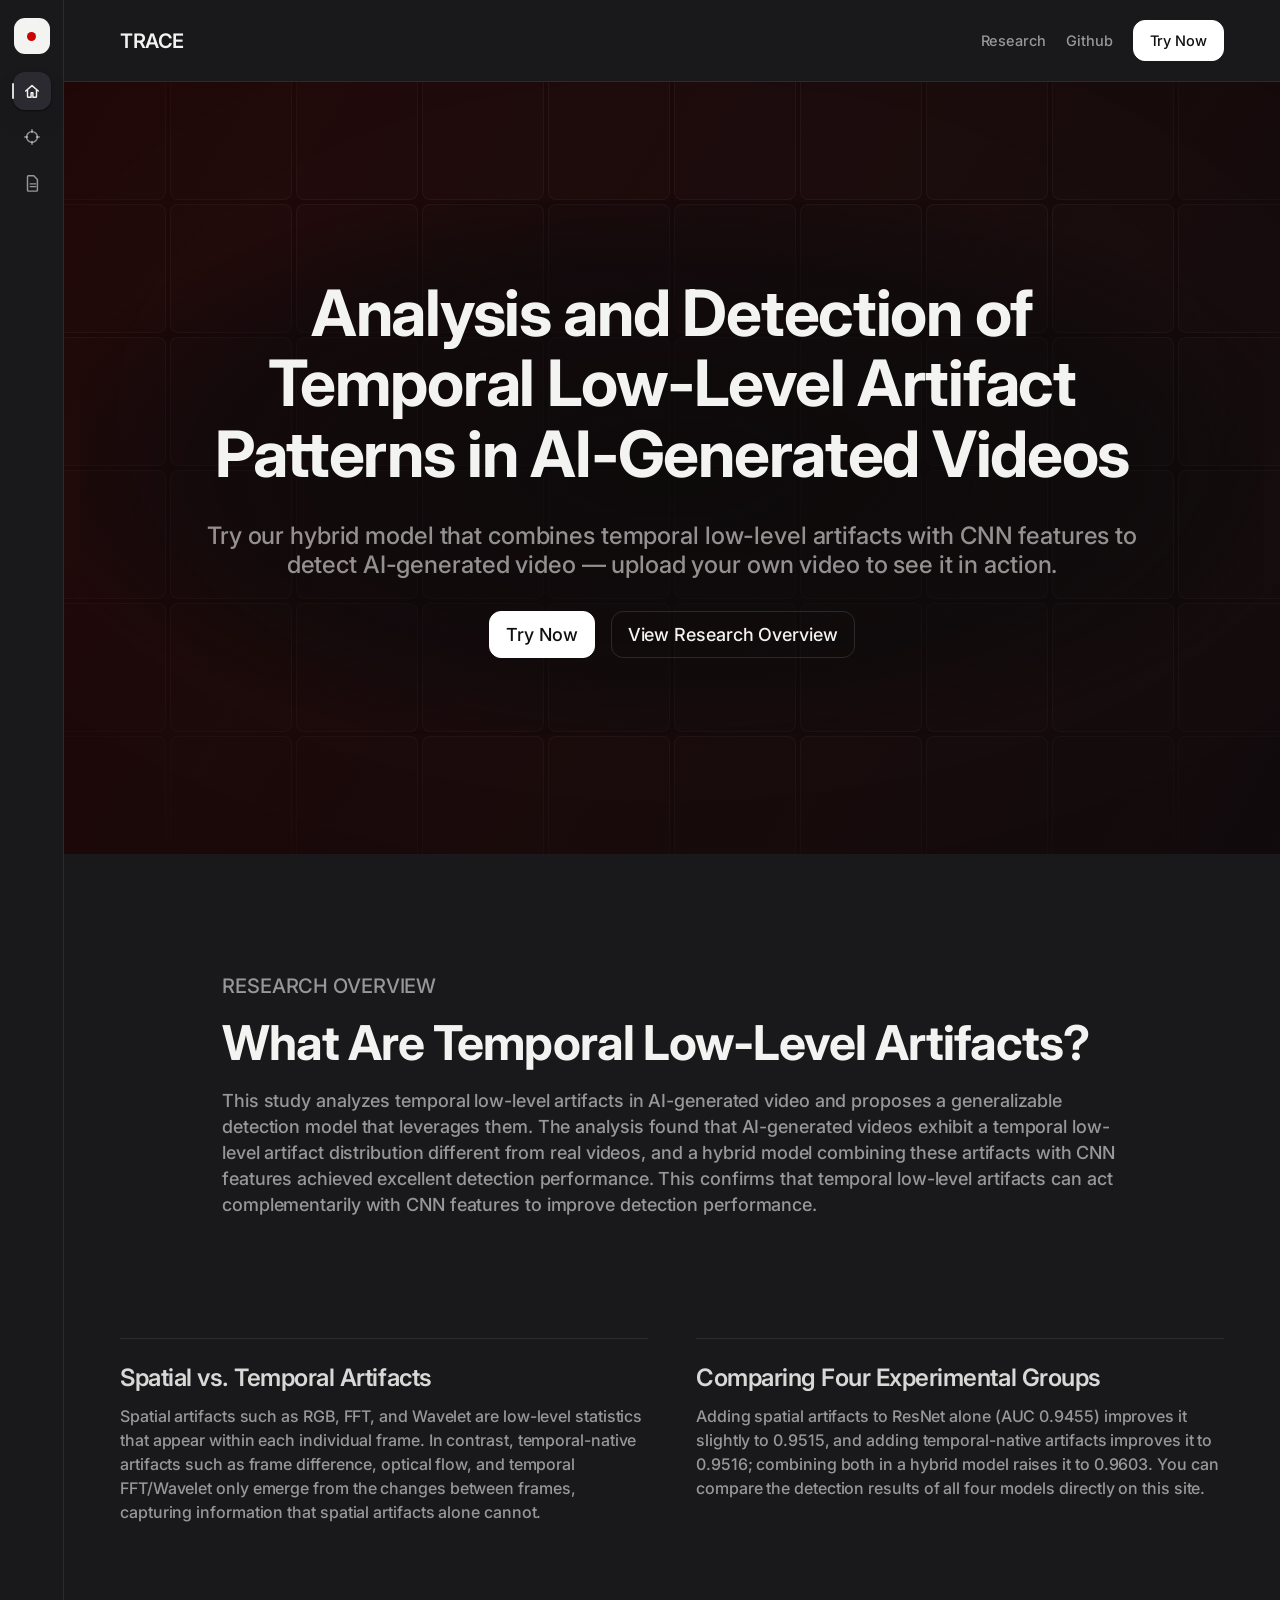
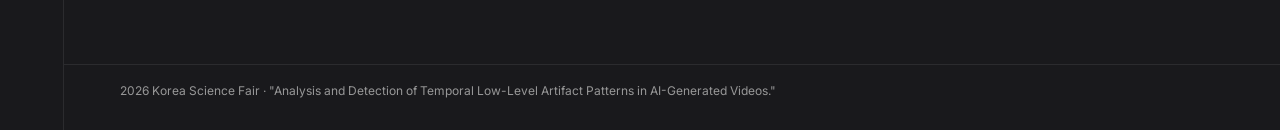
==== index.html @ 10b93eb7 "Home page as the site's landing page, glass-tile hero, video-color accents - home.html is now index." ====
<!doctype html>
<html lang="en">
<head>
<meta charset="UTF-8" />
<meta name="viewport" content="width=device-width, initial-scale=1.0" />
<title>TRACE — Temporal Low-Level Artifact Detection in AI-Generated Video</title>
<link rel="preconnect" href="https://fonts.googleapis.com">
<link rel="preconnect" href="https://fonts.gstatic.com" crossorigin>
<link href="https://fonts.googleapis.com/css2?family=Inter:wght@500;600;700&display=swap" rel="stylesheet">
<link rel="stylesheet" href="shared.css">
<style>
  /* ---- Hero ---- */
  .hero {
    position: relative; overflow: hidden;
    display: flex; flex-direction: column; align-items: center; text-align: center;
    padding: 140px var(--side-pad); gap: 48px;
    background: linear-gradient(120deg, #200707, #0c0c0e 42%, #2b0808 72%, #0c0c0e);
    background-size: 320% 320%;
    animation: heroFlow 24s ease-in-out infinite;
  }
  @media (max-width: 900px) { .hero { padding: 108px var(--side-pad); gap: 32px; } }
  @media (max-width: 480px) { .hero { padding: 88px var(--side-pad); gap: 32px; } }
  @keyframes heroFlow { 0%, 100% { background-position: 0% 30%; } 50% { background-position: 100% 70%; } }

  /* ---- Hero background: a single moving gradient "video" diced into a grid of frosted-glass frames ---- */
  .hero__bg {
    position: absolute; inset: -2%; z-index: 0; pointer-events: none;
    display: grid; grid-template-columns: repeat(10, 1fr); grid-template-rows: repeat(6, 1fr);
    gap: 4px; padding: 4px;
    -webkit-mask-image: radial-gradient(ellipse 78% 72% at 50% 42%, #000 50%, transparent 100%);
            mask-image: radial-gradient(ellipse 78% 72% at 50% 42%, #000 50%, transparent 100%);
  }
  @media (max-width: 900px) { .hero__bg { grid-template-columns: repeat(7, 1fr); grid-template-rows: repeat(8, 1fr); } }
  .hero__tile {
    position: relative; border-radius: 8px; overflow: hidden;
    background: rgba(255, 255, 255, .035);
    border: 1px solid rgba(255, 255, 255, .07);
    backdrop-filter: blur(13px) saturate(150%);
    -webkit-backdrop-filter: blur(13px) saturate(150%);
    opacity: .55;
    animation: tilePulse 7s ease-in-out infinite;
    animation-delay: calc(var(--d, 0) * 1ms);
  }
  @keyframes tilePulse {
    0%, 100% { opacity: .38; transform: scale(1); }
    50% { opacity: .85; transform: scale(1.045); }
  }
  @media (prefers-reduced-motion: reduce) {
    .hero { animation: none; }
    .hero__tile { animation: none; opacity: .55; }
  }

  .hero__text {
    position: relative; z-index: 2;
    display: flex; flex-direction: column; align-items: center; gap: 32px; max-width: 1152px;
    padding: 56px 64px;
  }
  .hero__text::before {
    content: ""; position: absolute; z-index: -1; inset: -20px -40px;
    background: radial-gradient(ellipse at center, rgba(10, 10, 11, .82) 0%, rgba(10, 10, 11, .55) 55%, rgba(10, 10, 11, 0) 78%);
    border-radius: 32px;
  }
  :root[data-theme="light"] .hero__text::before {
    background: radial-gradient(ellipse at center, rgba(247, 247, 248, .88) 0%, rgba(247, 247, 248, .6) 55%, rgba(247, 247, 248, 0) 78%);
  }
  @media (max-width: 900px) { .hero__text { align-items: flex-start; text-align: left; gap: 24px; padding: 40px 28px; } }

  .hero h1 {
    margin: 0; font-size: 64px; font-weight: 700; line-height: 1.1; letter-spacing: -0.02em;
  }
  @media (max-width: 900px) { .hero h1 { font-size: 56px; } }
  @media (max-width: 480px) { .hero h1 { font-size: 44px; } }

  .hero__sub { margin: 0; font-size: 24px; font-weight: 500; letter-spacing: -0.005em; color: var(--muted); }
  @media (max-width: 900px) { .hero__sub { font-size: 20px; } }
  @media (max-width: 480px) { .hero__sub { font-size: 18px; } }

  .hero__buttons { display: flex; flex-wrap: wrap; align-items: center; justify-content: center; gap: 16px; }
  @media (max-width: 480px) { .hero__buttons { flex-direction: column; width: 100%; } .hero__buttons .btn { width: 100%; } }
  .hero__buttons .btn { font-size: 18px; padding: 12px 16px; }

  /* ---- Overview text section ---- */
  .overview {
    display: flex; flex-direction: column; align-items: flex-start; gap: 16px;
    padding: 120px var(--side-pad); max-width: 1280px; margin: 0 auto;
  }
  @media (max-width: 900px) { .overview { padding: 96px var(--side-pad); } }
  @media (max-width: 480px) { .overview { padding: 80px var(--side-pad); } }

  .overview__eyebrow { font-size: 20px; font-weight: 500; letter-spacing: -0.005em; color: var(--muted); }
  @media (max-width: 480px) { .overview__eyebrow { font-size: 18px; } }
  .overview h2 { margin: 0; font-size: 48px; font-weight: 700; letter-spacing: -0.02em; line-height: 1.2; }
  @media (max-width: 900px) { .overview h2 { font-size: 40px; } }
  @media (max-width: 480px) { .overview h2 { font-size: 32px; } }
  .overview p { margin: 0; font-size: 18px; font-weight: 500; letter-spacing: -0.005em; color: var(--muted); line-height: 1.45; max-width: 900px; }
  @media (max-width: 480px) { .overview p { font-size: 16px; } }

  /* ---- Two-column text row ---- */
  .text-row {
    display: flex; flex-wrap: wrap; align-items: flex-start; gap: 48px;
    padding: 0 var(--side-pad) 120px; max-width: 1280px; margin: 0 auto;
  }
  @media (max-width: 900px) { .text-row { padding: 0 var(--side-pad) 96px; gap: 32px; } }
  @media (max-width: 480px) { .text-row { padding: 0 var(--side-pad) 80px; flex-direction: column; } }

  .text-block { flex: 1; min-width: 300px; padding-top: 24px; border-top: 1px solid var(--line-soft); display: flex; flex-direction: column; gap: 12px; }
  .text-block h3 { margin: 0; font-size: 24px; font-weight: 600; letter-spacing: -0.02em; color: var(--muted-strong); }
  @media (max-width: 480px) { .text-block h3 { font-size: 20px; } }
  .text-block p { margin: 0; font-size: 16px; font-weight: 500; letter-spacing: -0.005em; color: var(--muted); line-height: 1.5; }
</style>
</head>
<body>

<div class="app-shell">
<nav class="icon-rail" aria-label="Main navigation">
  <a class="rail-mark" href="index.html" title="TRACE" aria-hidden="true"><span></span></a>
  <a href="index.html" class="active" title="Home">
    <svg viewBox="0 0 20 20" fill="none"><path d="M3 10l7-6 7 6M5 9v7a1 1 0 001 1h3v-5h2v5h3a1 1 0 001-1V9" stroke="currentColor" stroke-width="1.6" stroke-linecap="round" stroke-linejoin="round"/></svg>
  </a>
  <a href="analyze.html" title="Analyze">
    <svg viewBox="0 0 20 20" fill="none"><circle cx="10" cy="10" r="6" stroke="currentColor" stroke-width="1.6"/><path d="M10 2v3M10 15v3M2 10h3M15 10h3" stroke="currentColor" stroke-width="1.6" stroke-linecap="round"/></svg>
  </a>
  <a href="#overview" title="Overview">
    <svg viewBox="0 0 20 20" fill="none"><path d="M6 2h6l4 4v12a1 1 0 01-1 1H6a1 1 0 01-1-1V3a1 1 0 011-1z" stroke="currentColor" stroke-width="1.6" stroke-linejoin="round"/><path d="M8 11h6M8 14h6" stroke="currentColor" stroke-width="1.6" stroke-linecap="round"/></svg>
  </a>
</nav>
<div class="shell-main">

<header>
  <a class="brand" href="index.html">
    <span class="logo-word">TRACE</span>
  </a>
  <nav>
    <a href="#overview" class="navlink">Research</a>
    <a href="https://github.com/gahye0n/TRACE_frontend" class="navlink" id="githubLink" target="_blank" rel="noopener">Github</a>
    <a href="analyze.html" class="btn btn-primary">Try Now</a>
  </nav>
</header>

<section class="hero">
  <div class="hero__bg" id="heroBg" aria-hidden="true"></div>
  <div class="hero__text">
    <h1>Analysis and Detection of Temporal Low-Level Artifact Patterns in AI-Generated Videos</h1>
    <p class="hero__sub">Try our hybrid model that combines temporal low-level artifacts with CNN features to detect AI-generated video — upload your own video to see it in action.</p>
    <div class="hero__buttons">
      <a href="analyze.html" class="btn btn-primary">Try Now</a>
      <a href="#overview" class="btn btn-secondary">View Research Overview</a>
    </div>
  </div>
</section>

<section class="overview" id="overview">
  <div class="overview__eyebrow">RESEARCH OVERVIEW</div>
  <h2>What Are Temporal Low-Level Artifacts?</h2>
  <p>
    This study analyzes temporal low-level artifacts in AI-generated video and proposes a generalizable detection
    model that leverages them. The analysis found that AI-generated videos exhibit a temporal low-level artifact
    distribution different from real videos, and a hybrid model combining these artifacts with CNN features achieved
    excellent detection performance. This confirms that temporal low-level artifacts can act complementarily with
    CNN features to improve detection performance.
  </p>
</section>

<div class="text-row">
  <div class="text-block">
    <h3>Spatial vs. Temporal Artifacts</h3>
    <p>
      Spatial artifacts such as RGB, FFT, and Wavelet are low-level statistics that appear within each individual
      frame. In contrast, temporal-native artifacts such as frame difference, optical flow, and temporal FFT/Wavelet
      only emerge from the changes between frames, capturing information that spatial artifacts alone cannot.
    </p>
  </div>
  <div class="text-block">
    <h3>Comparing Four Experimental Groups</h3>
    <p>
      Adding spatial artifacts to ResNet alone (AUC 0.9455) improves it slightly to 0.9515, and adding
      temporal-native artifacts improves it to 0.9516; combining both in a hybrid model raises it to 0.9603. You can
      compare the detection results of all four models directly on this site.
    </p>
  </div>
</div>

<footer class="note">
  2026 Korea Science Fair · "Analysis and Detection of Temporal Low-Level Artifact Patterns in AI-Generated Videos."
</footer>

</div>
</div>

<script>
  /* Saved theme, applied before paint so the page doesn't flash light-then-dark. */
  (function () {
    try {
      if (localStorage.getItem("trace-theme") === "light") document.documentElement.dataset.theme = "light";
    } catch (e) {}
  })();

  /* Hero background: fill the grid with tiles, each a frosted "frame" of the one moving
     gradient behind the whole section — like a single clip diced into many glass panes. */
  (function () {
    const bg = document.getElementById("heroBg");
    if (!bg) return;
    const cols = window.innerWidth <= 900 ? 7 : 10;
    const rows = window.innerWidth <= 900 ? 8 : 6;
    const n = cols * rows;
    const frag = document.createDocumentFragment();
    for (let i = 0; i < n; i++) {
      const tile = document.createElement("div");
      tile.className = "hero__tile";
      const row = Math.floor(i / cols), col = i % cols;
      const delay = (row + col) * 90 + Math.random() * 200;
      tile.style.setProperty("--d", delay.toFixed(0));
      frag.appendChild(tile);
    }
    bg.appendChild(frag);
  })();
</script>
</body>
</html>
---- shared.css ----
:root {
  --bg: #19191c;          /* 페이지 바탕 — 셸과 동일한 회색으로 통일 */
  --shell-bg: #19191c;    /* 앱 셸 배경 */
  --panel: #212126;       /* 카드/서피스 (레벨 2) */
  --panel-2: #2a2a30;     /* 강조/호버/뱃지 (레벨 3) */
  --ink: #f3f3f1;
  --muted: rgba(243, 243, 241, .58);
  --muted-strong: #d8d8d6;
  --line-soft: rgba(255, 255, 255, .08);
  --border-tint: rgba(255, 255, 255, .12);
  --accent: #2F6FED;  /* 파랑 — 포스터(주황 배경)에서도 확실히 도드라지도록 주황 계열은 피함 */
  --bar-fill: #cb0303;  /* 퍼센트 바 채우기 색 */
  --btn-primary-bg: #ffffff;
  --btn-primary-text: #101012;
  --side-pad: 56px;
  --rail-width: 64px;
  --radius: 18px;
  --radius-sm: 12px;
  --shadow-card: 0 1px 2px rgba(0, 0, 0, .5), 0 12px 28px -14px rgba(0, 0, 0, .6);
}
@media (max-width: 900px) { :root { --side-pad: 28px; } }
@media (max-width: 480px) { :root { --side-pad: 20px; --rail-width: 0px; } }

/* ---- 라이트(흰색) 테마 — 보고서용 시연 화면 스크린샷용 ---- */
:root[data-theme="light"] {
  --bg: #f7f7f8;
  --shell-bg: #ffffff;
  --panel: #f2f2f4;
  --panel-2: #e7e7ea;
  --ink: #17171a;
  --muted: rgba(23, 23, 26, .56);
  --muted-strong: #4b4b52;
  --line-soft: rgba(0, 0, 0, .08);
  --border-tint: rgba(0, 0, 0, .12);
  --btn-primary-bg: #17171a;
  --btn-primary-text: #ffffff;
  --shadow-card: 0 1px 2px rgba(0, 0, 0, .06), 0 12px 28px -16px rgba(0, 0, 0, .18);
}

* { box-sizing: border-box; }
html, body { height: 100%; }
body {
  margin: 0; background: var(--bg); color: var(--ink);
  font-family: 'Inter', Pretendard, -apple-system, BlinkMacSystemFont, "Apple SD Gothic Neo", "Malgun Gothic", sans-serif;
}

/* ---- 앱 셸: 페이지 전체를 채우는 단일 회색 배경 ---- */
.app-shell {
  display: flex; min-height: 100vh; background: var(--shell-bg);
}
.shell-main { flex: 1; min-width: 0; display: flex; flex-direction: column; }

/* ---- 아이콘 레일 ---- */
.icon-rail {
  width: var(--rail-width); flex-shrink: 0; display: flex; flex-direction: column; align-items: center;
  gap: 8px; padding: 18px 0; border-right: 1px solid var(--line-soft); background: var(--shell-bg);
}
@media (max-width: 480px) { .icon-rail { display: none; } }
.icon-rail .rail-mark {
  width: 36px; height: 36px; border-radius: 11px; display: flex; align-items: center; justify-content: center;
  background: var(--ink); color: var(--bg); margin-bottom: 10px; text-decoration: none; flex-shrink: 0;
}
.icon-rail .rail-mark span { width: 9px; height: 9px; border-radius: 50%; background: #cb0303; }
.icon-rail a:not(.rail-mark) {
  width: 38px; height: 38px; border-radius: var(--radius-sm); display: flex; align-items: center; justify-content: center;
  color: var(--muted); position: relative; text-decoration: none; transition: background 140ms ease, color 140ms ease;
}
.icon-rail a:not(.rail-mark) svg { width: 18px; height: 18px; }
.icon-rail a:not(.rail-mark):hover { background: var(--panel); color: var(--ink); }
.icon-rail a.active { background: var(--panel-2); color: var(--ink); box-shadow: var(--shadow-card); }
.icon-rail a.active::before {
  content: ""; position: absolute; left: -1px; top: 50%; transform: translateY(-50%);
  width: 2px; height: 16px; border-radius: 2px; background: var(--muted-strong);
}

/* ---- 헤더 ---- */
header {
  display: flex; align-items: center; justify-content: space-between;
  padding: 20px var(--side-pad); border-bottom: 1px solid var(--line-soft); gap: 16px;
}
.brand-group { display: flex; align-items: center; gap: 10px; flex: 1; min-width: 0; }
.brand { display: flex; align-items: center; gap: 10px; min-width: 0; text-decoration: none; color: var(--ink); }
.logo-word { font-weight: 600; font-size: 20px; letter-spacing: -0.02em; }
header nav { display: flex; align-items: center; gap: 20px; flex-shrink: 0; }
header nav a.navlink { color: var(--muted); text-decoration: none; font-size: 14.5px; font-weight: 500; letter-spacing: -0.005em; }
header nav a.navlink:hover { color: var(--ink); }
@media (max-width: 480px) {
  header nav a.navlink { display: none; }
}

/* ---- 공통 버튼 ---- */
.btn {
  display: inline-flex; align-items: center; justify-content: center; gap: 8px;
  padding: 11px 16px; border-radius: var(--radius-sm); font-size: 14.5px; font-weight: 500;
  letter-spacing: -0.005em; cursor: pointer; font-family: inherit; text-decoration: none;
}
.btn-primary { background: var(--btn-primary-bg); color: var(--btn-primary-text); border: 1px solid var(--btn-primary-bg); }
.btn-primary:hover { opacity: .88; }
.btn-primary:disabled { opacity: .35; cursor: not-allowed; }
.btn-secondary { background: transparent; color: var(--ink); border: 1px solid var(--border-tint); }
.btn-secondary:hover { background: var(--panel); }
.btn-block { display: flex; width: 100%; }

/* ---- 뱃지(칩) ---- */
.badge {
  display: inline-flex; align-items: center; font-size: 11.5px; font-weight: 500; color: var(--muted);
  background: var(--panel-2); padding: 2px 9px; border-radius: 999px; font-variant-numeric: tabular-nums;
}

footer.note { padding: 18px var(--side-pad) 32px; font-size: 12px; color: var(--muted); border-top: 1px solid var(--line-soft); margin-top: 20px; }
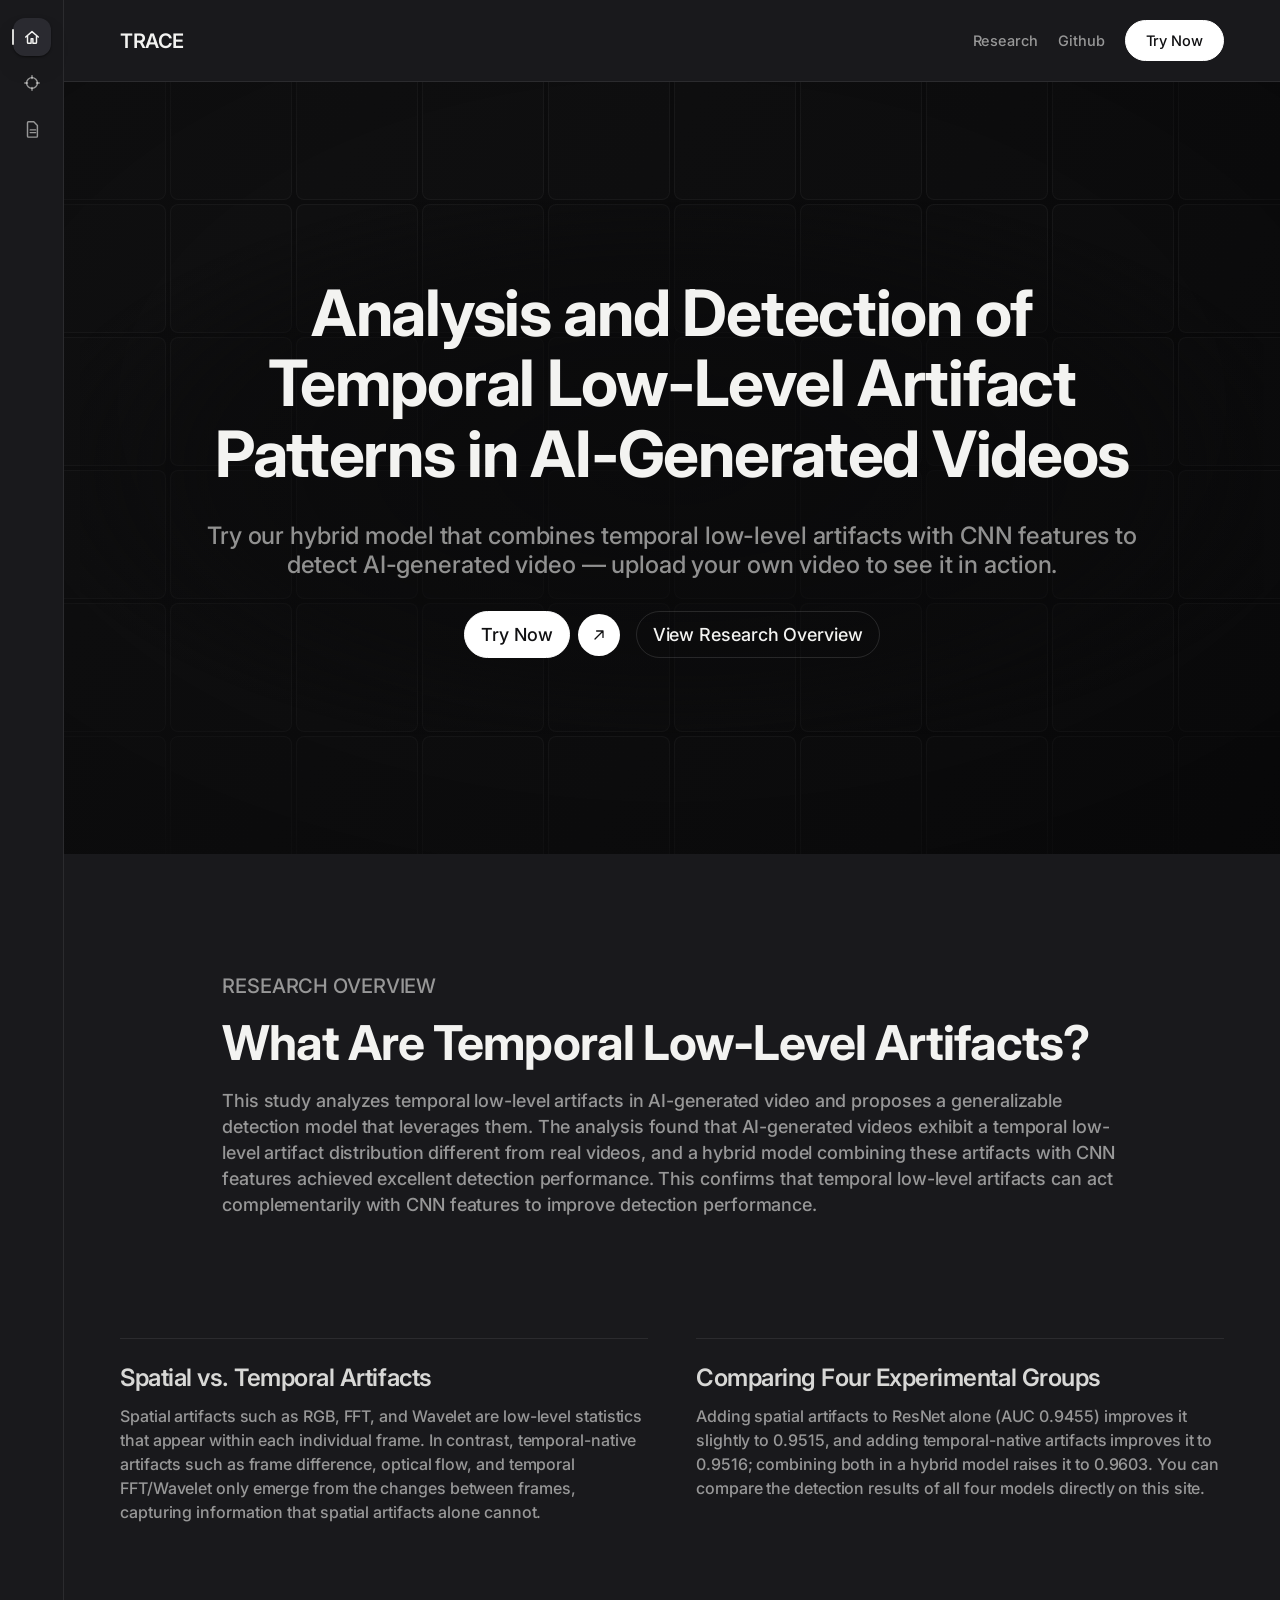
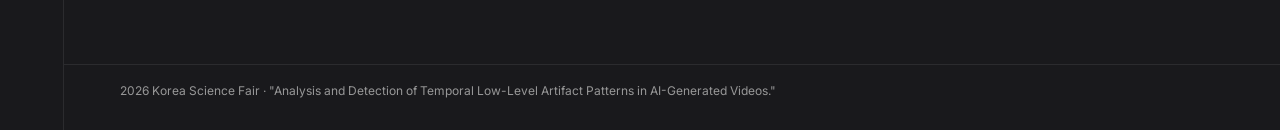
==== commit a14c89dc: "Declutter branding and adopt a bolder minimal dark aesthetic Referencing a dark agency-site design (" ====
--- a/index.html
+++ b/index.html
@@ -14,7 +14,7 @@
     position: relative; overflow: hidden;
     display: flex; flex-direction: column; align-items: center; text-align: center;
     padding: 140px var(--side-pad); gap: 48px;
-    background: linear-gradient(120deg, #200707, #0c0c0e 42%, #2b0808 72%, #0c0c0e);
+    background: linear-gradient(120deg, #0d0d0e, #060607 42%, #160707 72%, #060607);
     background-size: 320% 320%;
     animation: heroFlow 24s ease-in-out infinite;
   }
@@ -113,7 +113,6 @@
 
 <div class="app-shell">
 <nav class="icon-rail" aria-label="Main navigation">
-  <a class="rail-mark" href="index.html" title="TRACE" aria-hidden="true"><span></span></a>
   <a href="index.html" class="active" title="Home">
     <svg viewBox="0 0 20 20" fill="none"><path d="M3 10l7-6 7 6M5 9v7a1 1 0 001 1h3v-5h2v5h3a1 1 0 001-1V9" stroke="currentColor" stroke-width="1.6" stroke-linecap="round" stroke-linejoin="round"/></svg>
   </a>
@@ -144,6 +143,9 @@
     <p class="hero__sub">Try our hybrid model that combines temporal low-level artifacts with CNN features to detect AI-generated video — upload your own video to see it in action.</p>
     <div class="hero__buttons">
       <a href="analyze.html" class="btn btn-primary">Try Now</a>
+      <a href="analyze.html" class="btn-arrow" aria-hidden="true">
+        <svg viewBox="0 0 20 20" fill="none"><path d="M5 15L15 5M15 5H7M15 5V13" stroke="currentColor" stroke-width="1.6" stroke-linecap="round" stroke-linejoin="round"/></svg>
+      </a>
       <a href="#overview" class="btn btn-secondary">View Research Overview</a>
     </div>
   </div>
--- a/shared.css
+++ b/shared.css
@@ -56,17 +56,12 @@
   gap: 8px; padding: 18px 0; border-right: 1px solid var(--line-soft); background: var(--shell-bg);
 }
 @media (max-width: 480px) { .icon-rail { display: none; } }
-.icon-rail .rail-mark {
-  width: 36px; height: 36px; border-radius: 11px; display: flex; align-items: center; justify-content: center;
-  background: var(--ink); color: var(--bg); margin-bottom: 10px; text-decoration: none; flex-shrink: 0;
-}
-.icon-rail .rail-mark span { width: 9px; height: 9px; border-radius: 50%; background: #cb0303; }
-.icon-rail a:not(.rail-mark) {
+.icon-rail a {
   width: 38px; height: 38px; border-radius: var(--radius-sm); display: flex; align-items: center; justify-content: center;
   color: var(--muted); position: relative; text-decoration: none; transition: background 140ms ease, color 140ms ease;
 }
-.icon-rail a:not(.rail-mark) svg { width: 18px; height: 18px; }
-.icon-rail a:not(.rail-mark):hover { background: var(--panel); color: var(--ink); }
+.icon-rail a svg { width: 18px; height: 18px; }
+.icon-rail a:hover { background: var(--panel); color: var(--ink); }
 .icon-rail a.active { background: var(--panel-2); color: var(--ink); box-shadow: var(--shadow-card); }
 .icon-rail a.active::before {
   content: ""; position: absolute; left: -1px; top: 50%; transform: translateY(-50%);
@@ -78,8 +73,7 @@
   display: flex; align-items: center; justify-content: space-between;
   padding: 20px var(--side-pad); border-bottom: 1px solid var(--line-soft); gap: 16px;
 }
-.brand-group { display: flex; align-items: center; gap: 10px; flex: 1; min-width: 0; }
-.brand { display: flex; align-items: center; gap: 10px; min-width: 0; text-decoration: none; color: var(--ink); }
+.brand { display: flex; align-items: center; gap: 10px; flex: 1; min-width: 0; text-decoration: none; color: var(--ink); }
 .logo-word { font-weight: 600; font-size: 20px; letter-spacing: -0.02em; }
 header nav { display: flex; align-items: center; gap: 20px; flex-shrink: 0; }
 header nav a.navlink { color: var(--muted); text-decoration: none; font-size: 14.5px; font-weight: 500; letter-spacing: -0.005em; }
@@ -88,16 +82,26 @@
   header nav a.navlink { display: none; }
 }
 
-/* ---- 공통 버튼 ---- */
+/* ---- 공통 버튼: 알약형(pill) ---- */
 .btn {
   display: inline-flex; align-items: center; justify-content: center; gap: 8px;
-  padding: 11px 16px; border-radius: var(--radius-sm); font-size: 14.5px; font-weight: 500;
+  padding: 11px 20px; border-radius: 999px; font-size: 14.5px; font-weight: 500;
   letter-spacing: -0.005em; cursor: pointer; font-family: inherit; text-decoration: none;
+  transition: opacity 140ms ease, transform 140ms ease;
 }
 .btn-primary { background: var(--btn-primary-bg); color: var(--btn-primary-text); border: 1px solid var(--btn-primary-bg); }
 .btn-primary:hover { opacity: .88; }
 .btn-primary:disabled { opacity: .35; cursor: not-allowed; }
 .btn-secondary { background: transparent; color: var(--ink); border: 1px solid var(--border-tint); }
+.btn-secondary:hover { transform: translateY(-1px); }
+.btn-arrow {
+  display: inline-flex; align-items: center; justify-content: center; flex-shrink: 0;
+  width: 42px; height: 42px; border-radius: 999px; margin-left: -8px;
+  background: var(--btn-primary-bg); color: var(--btn-primary-text);
+  text-decoration: none; transition: transform 140ms ease;
+}
+.btn-arrow svg { width: 16px; height: 16px; }
+.btn-arrow:hover { transform: rotate(45deg); }
 .btn-secondary:hover { background: var(--panel); }
 .btn-block { display: flex; width: 100%; }
 
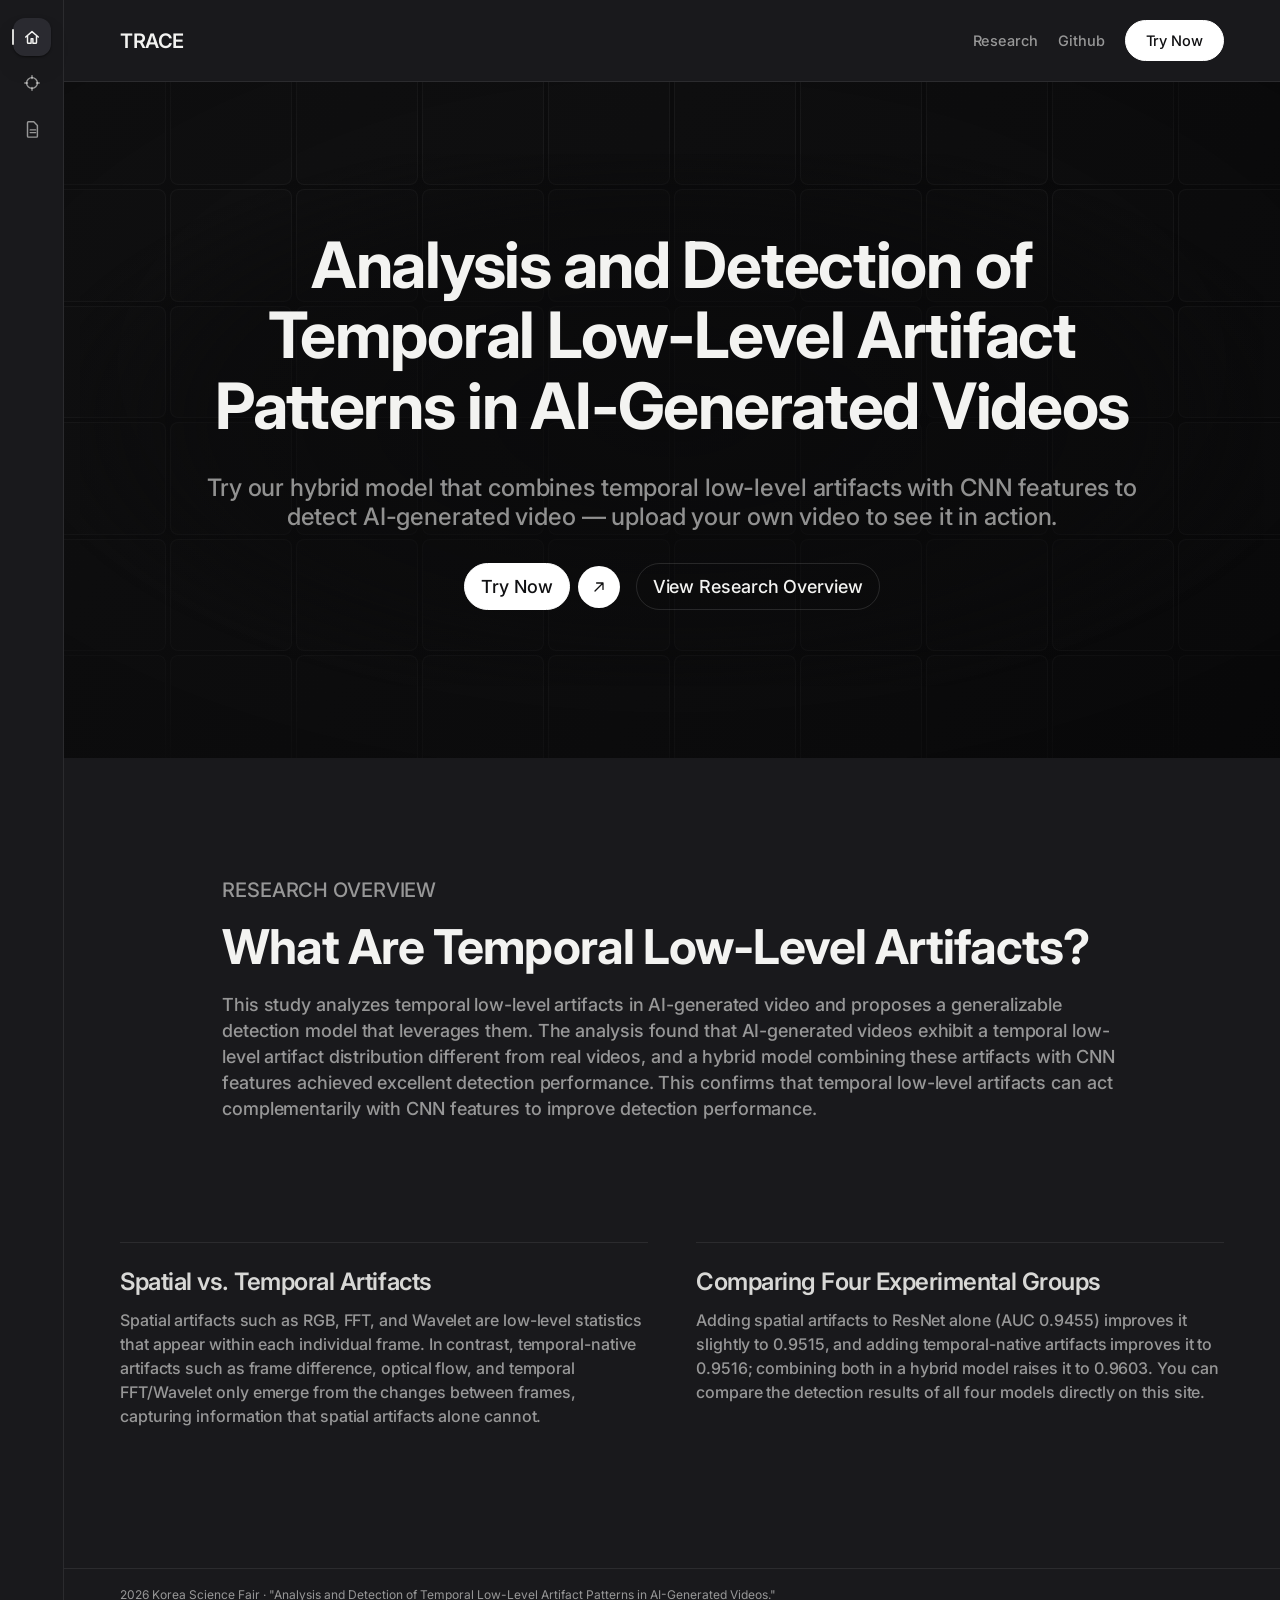
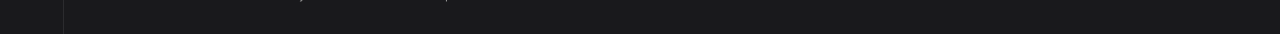
==== commit 623c5e05: "Fix light-theme hero (plain white, no ghost scrim) and shrink hero padding Light theme was still pai" ====
--- a/index.html
+++ b/index.html
@@ -13,14 +13,19 @@
   .hero {
     position: relative; overflow: hidden;
     display: flex; flex-direction: column; align-items: center; text-align: center;
-    padding: 140px var(--side-pad); gap: 48px;
+    padding: 92px var(--side-pad); gap: 40px;
     background: linear-gradient(120deg, #0d0d0e, #060607 42%, #160707 72%, #060607);
     background-size: 320% 320%;
     animation: heroFlow 24s ease-in-out infinite;
   }
-  @media (max-width: 900px) { .hero { padding: 108px var(--side-pad); gap: 32px; } }
-  @media (max-width: 480px) { .hero { padding: 88px var(--side-pad); gap: 32px; } }
+  @media (max-width: 900px) { .hero { padding: 72px var(--side-pad); gap: 28px; } }
+  @media (max-width: 480px) { .hero { padding: 56px var(--side-pad); gap: 28px; } }
   @keyframes heroFlow { 0%, 100% { background-position: 0% 30%; } 50% { background-position: 100% 70%; } }
+
+  /* 라이트 테마에서는 애니메이션 배경 없이 순백색으로 — 스크림·타일과 겹쳐 얼룩져 보이는 걸 방지 */
+  :root[data-theme="light"] .hero { background: var(--shell-bg); animation: none; }
+  :root[data-theme="light"] .hero__bg { display: none; }
+  :root[data-theme="light"] .hero__text::before { display: none; }
 
   /* ---- Hero background: a single moving gradient "video" diced into a grid of frosted-glass frames ---- */
   .hero__bg {
@@ -59,9 +64,6 @@
     content: ""; position: absolute; z-index: -1; inset: -20px -40px;
     background: radial-gradient(ellipse at center, rgba(10, 10, 11, .82) 0%, rgba(10, 10, 11, .55) 55%, rgba(10, 10, 11, 0) 78%);
     border-radius: 32px;
-  }
-  :root[data-theme="light"] .hero__text::before {
-    background: radial-gradient(ellipse at center, rgba(247, 247, 248, .88) 0%, rgba(247, 247, 248, .6) 55%, rgba(247, 247, 248, 0) 78%);
   }
   @media (max-width: 900px) { .hero__text { align-items: flex-start; text-align: left; gap: 24px; padding: 40px 28px; } }
 
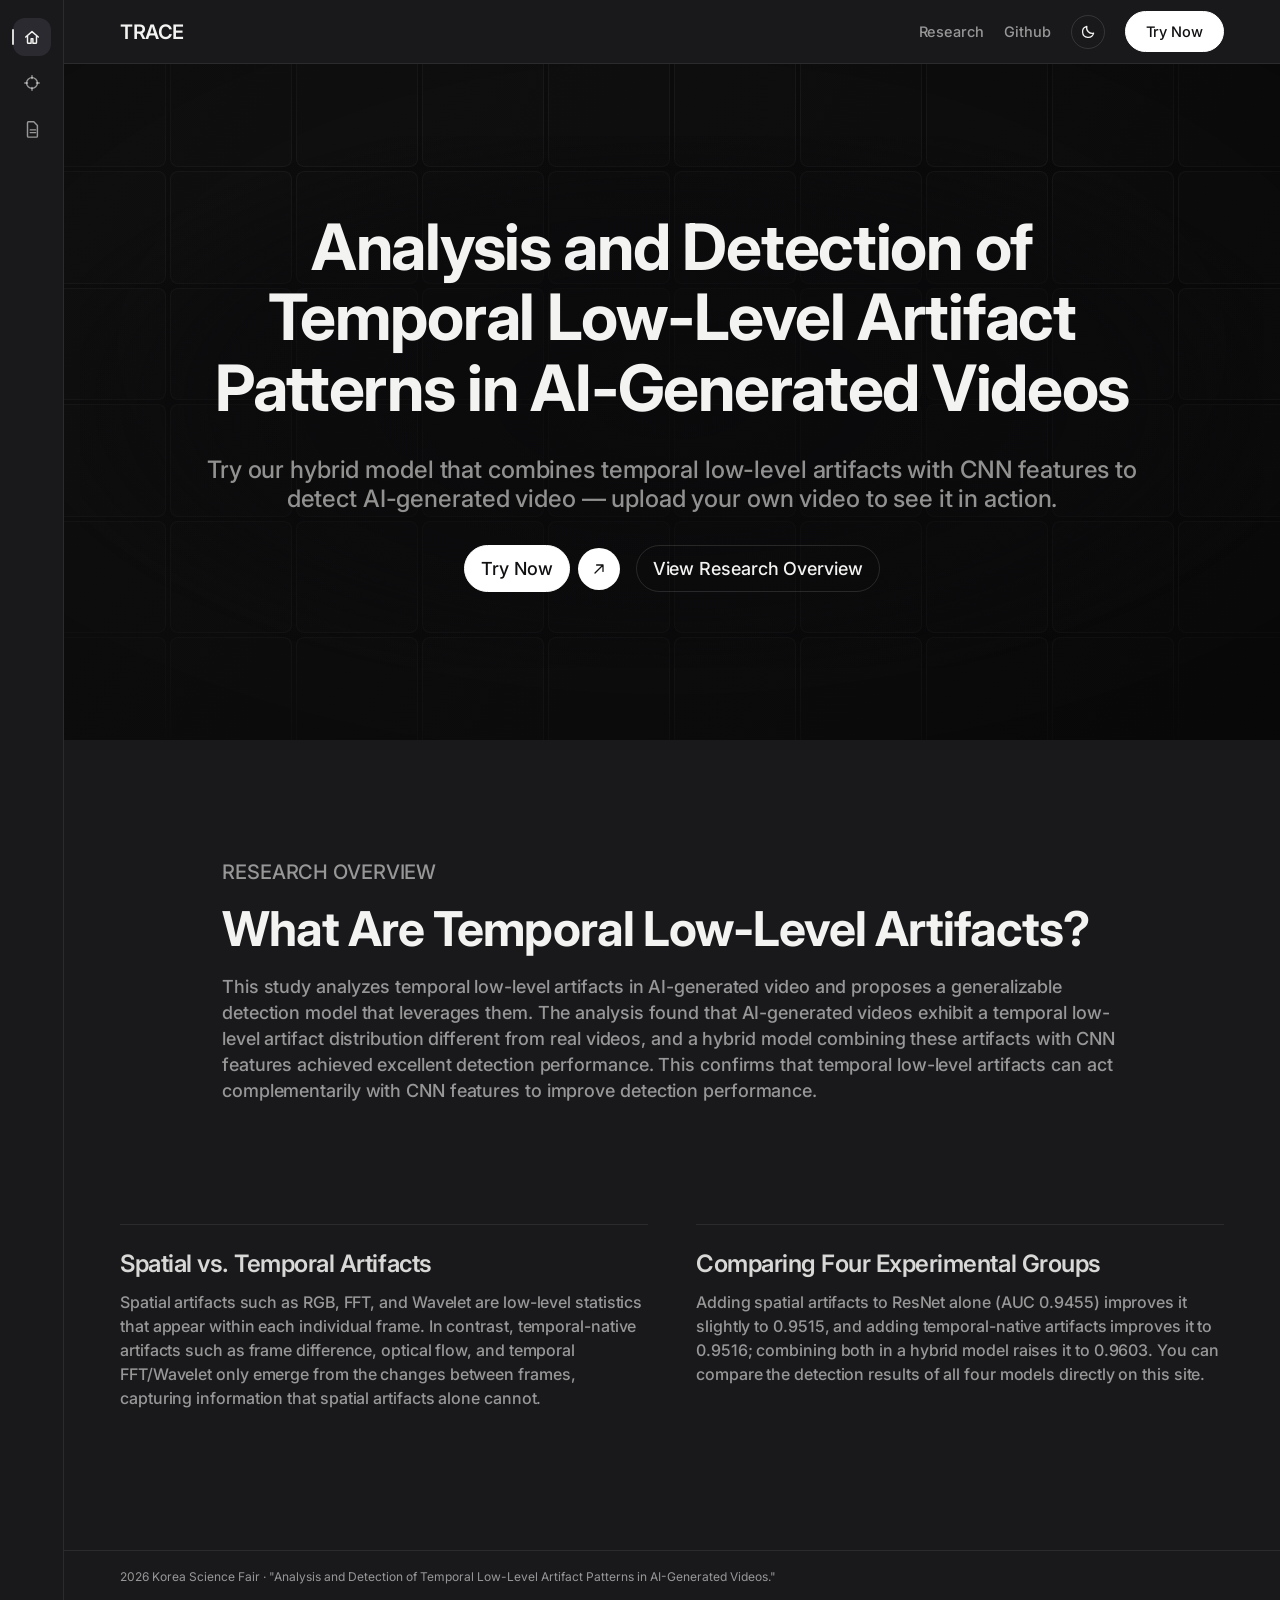
==== commit 241cdc66: "Unify feature bar charts on the video's color, sync header across pages, drop shadows - All feature-" ====
--- a/index.html
+++ b/index.html
@@ -134,6 +134,10 @@
   <nav>
     <a href="#overview" class="navlink">Research</a>
     <a href="https://github.com/gahye0n/TRACE_frontend" class="navlink" id="githubLink" target="_blank" rel="noopener">Github</a>
+    <button class="btn btn-secondary" id="themeToggle" title="Toggle light/dark theme" aria-label="Toggle theme">
+      <svg class="icon-moon" viewBox="0 0 20 20" fill="none"><path d="M17 11.5A7 7 0 0 1 8.5 3 7 7 0 1 0 17 11.5Z" stroke="currentColor" stroke-width="1.6" stroke-linejoin="round"/></svg>
+      <svg class="icon-sun" viewBox="0 0 20 20" fill="none"><circle cx="10" cy="10" r="3.6" stroke="currentColor" stroke-width="1.6"/><path d="M10 1.5v2.2M10 16.3v2.2M2.5 10h2.2M15.3 10h2.2M4.6 4.6l1.5 1.5M13.9 13.9l1.5 1.5M4.6 15.4l1.5-1.5M13.9 6.1l1.5-1.5" stroke="currentColor" stroke-width="1.6" stroke-linecap="round"/></svg>
+    </button>
     <a href="analyze.html" class="btn btn-primary">Try Now</a>
   </nav>
 </header>
@@ -198,6 +202,13 @@
       if (localStorage.getItem("trace-theme") === "light") document.documentElement.dataset.theme = "light";
     } catch (e) {}
   })();
+
+  /* Theme toggle (same behavior/markup as analyze.html, so the header is consistent everywhere) */
+  document.getElementById("themeToggle").addEventListener("click", () => {
+    const next = document.documentElement.dataset.theme === "light" ? "dark" : "light";
+    document.documentElement.dataset.theme = next;
+    try { localStorage.setItem("trace-theme", next); } catch (e) {}
+  });
 
   /* Hero background: fill the grid with tiles, each a frosted "frame" of the one moving
      gradient behind the whole section — like a single clip diced into many glass panes. */
--- a/shared.css
+++ b/shared.css
@@ -16,7 +16,6 @@
   --rail-width: 64px;
   --radius: 18px;
   --radius-sm: 12px;
-  --shadow-card: 0 1px 2px rgba(0, 0, 0, .5), 0 12px 28px -14px rgba(0, 0, 0, .6);
 }
 @media (max-width: 900px) { :root { --side-pad: 28px; } }
 @media (max-width: 480px) { :root { --side-pad: 20px; --rail-width: 0px; } }
@@ -34,7 +33,6 @@
   --border-tint: rgba(0, 0, 0, .12);
   --btn-primary-bg: #17171a;
   --btn-primary-text: #ffffff;
-  --shadow-card: 0 1px 2px rgba(0, 0, 0, .06), 0 12px 28px -16px rgba(0, 0, 0, .18);
 }
 
 * { box-sizing: border-box; }
@@ -62,7 +60,7 @@
 }
 .icon-rail a svg { width: 18px; height: 18px; }
 .icon-rail a:hover { background: var(--panel); color: var(--ink); }
-.icon-rail a.active { background: var(--panel-2); color: var(--ink); box-shadow: var(--shadow-card); }
+.icon-rail a.active { background: var(--panel-2); color: var(--ink); }
 .icon-rail a.active::before {
   content: ""; position: absolute; left: -1px; top: 50%; transform: translateY(-50%);
   width: 2px; height: 16px; border-radius: 2px; background: var(--muted-strong);
@@ -71,7 +69,8 @@
 /* ---- 헤더 ---- */
 header {
   display: flex; align-items: center; justify-content: space-between;
-  padding: 20px var(--side-pad); border-bottom: 1px solid var(--line-soft); gap: 16px;
+  height: 64px; padding: 0 var(--side-pad); border-bottom: 1px solid var(--line-soft); gap: 16px;
+  flex-shrink: 0;
 }
 .brand { display: flex; align-items: center; gap: 10px; flex: 1; min-width: 0; text-decoration: none; color: var(--ink); }
 .logo-word { font-weight: 600; font-size: 20px; letter-spacing: -0.02em; }
@@ -112,3 +111,10 @@
 }
 
 footer.note { padding: 18px var(--side-pad) 32px; font-size: 12px; color: var(--muted); border-top: 1px solid var(--line-soft); margin-top: 20px; }
+
+/* ---- 라이트/다크 테마 토글 (모든 페이지 헤더에서 동일) ---- */
+#themeToggle { padding: 8px; }
+#themeToggle svg { width: 16px; height: 16px; display: block; }
+#themeToggle .icon-sun { display: none; }
+:root[data-theme="light"] #themeToggle .icon-moon { display: none; }
+:root[data-theme="light"] #themeToggle .icon-sun { display: block; }
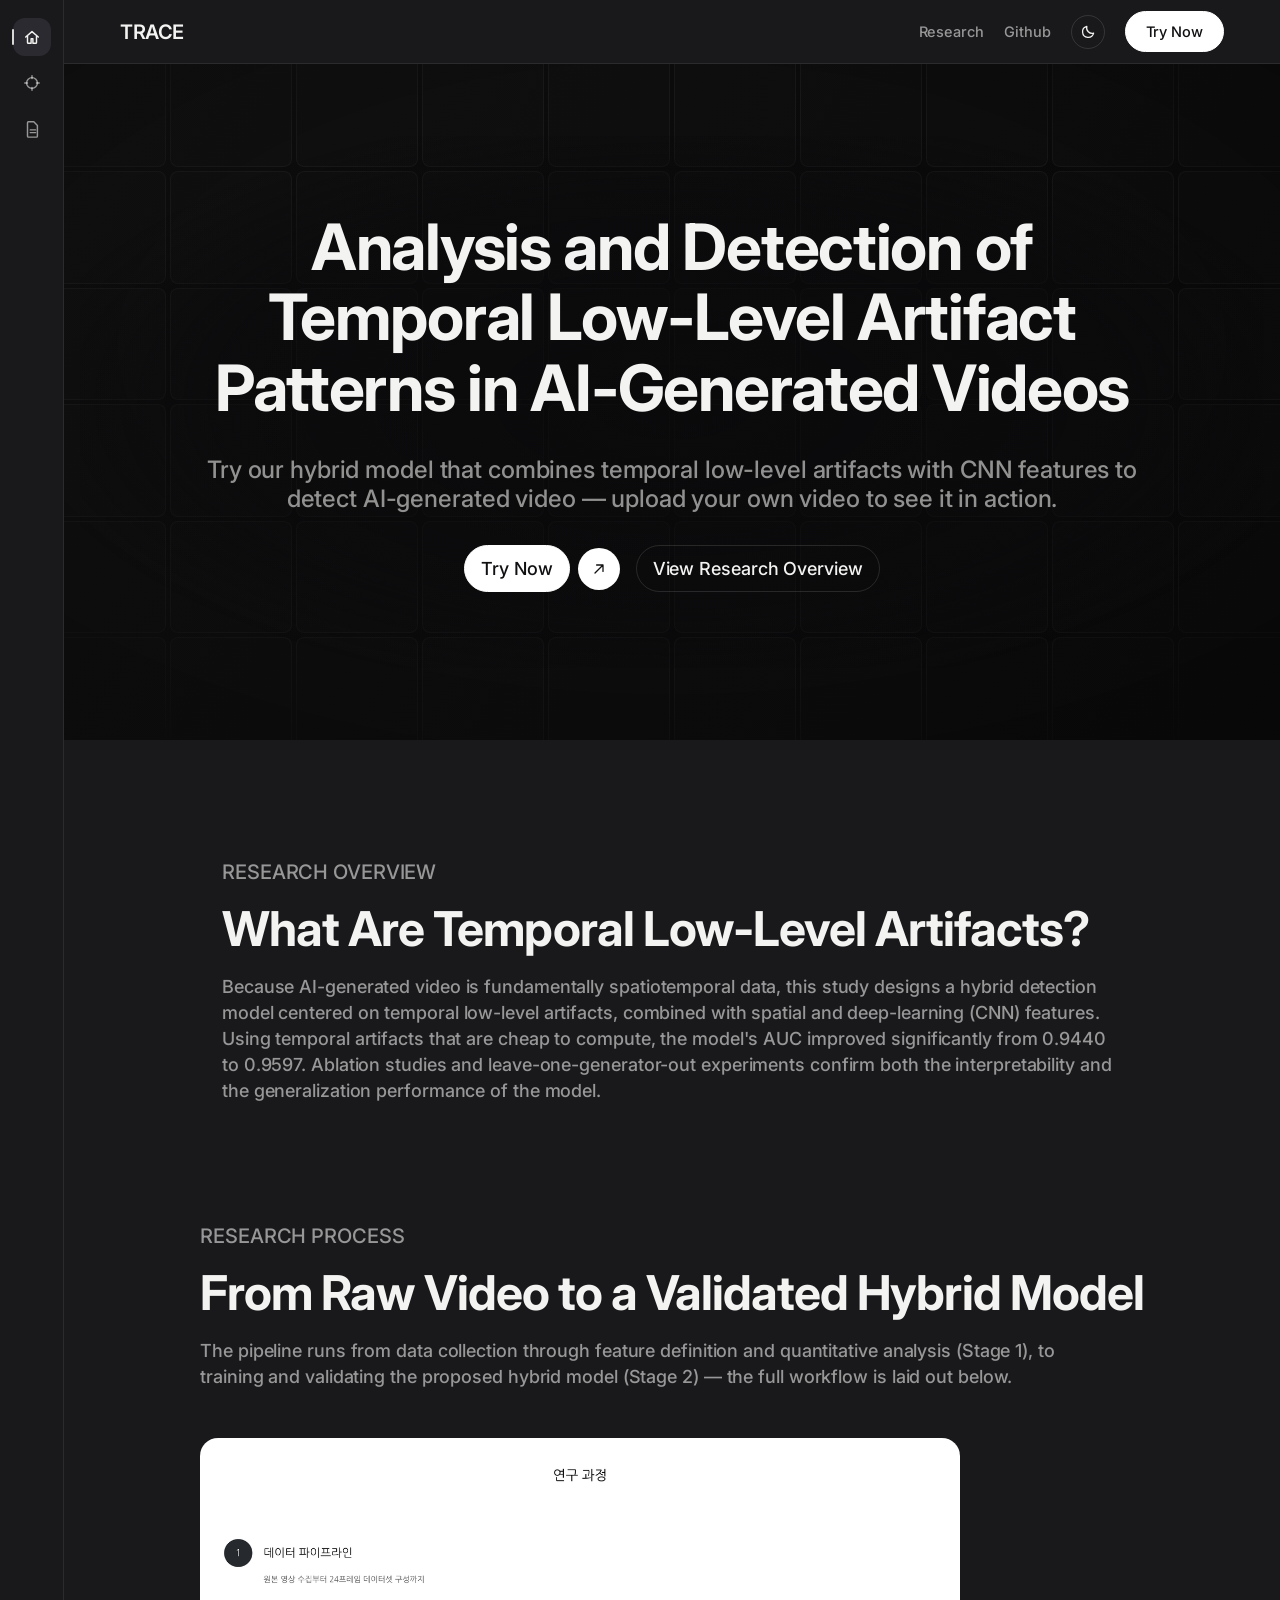
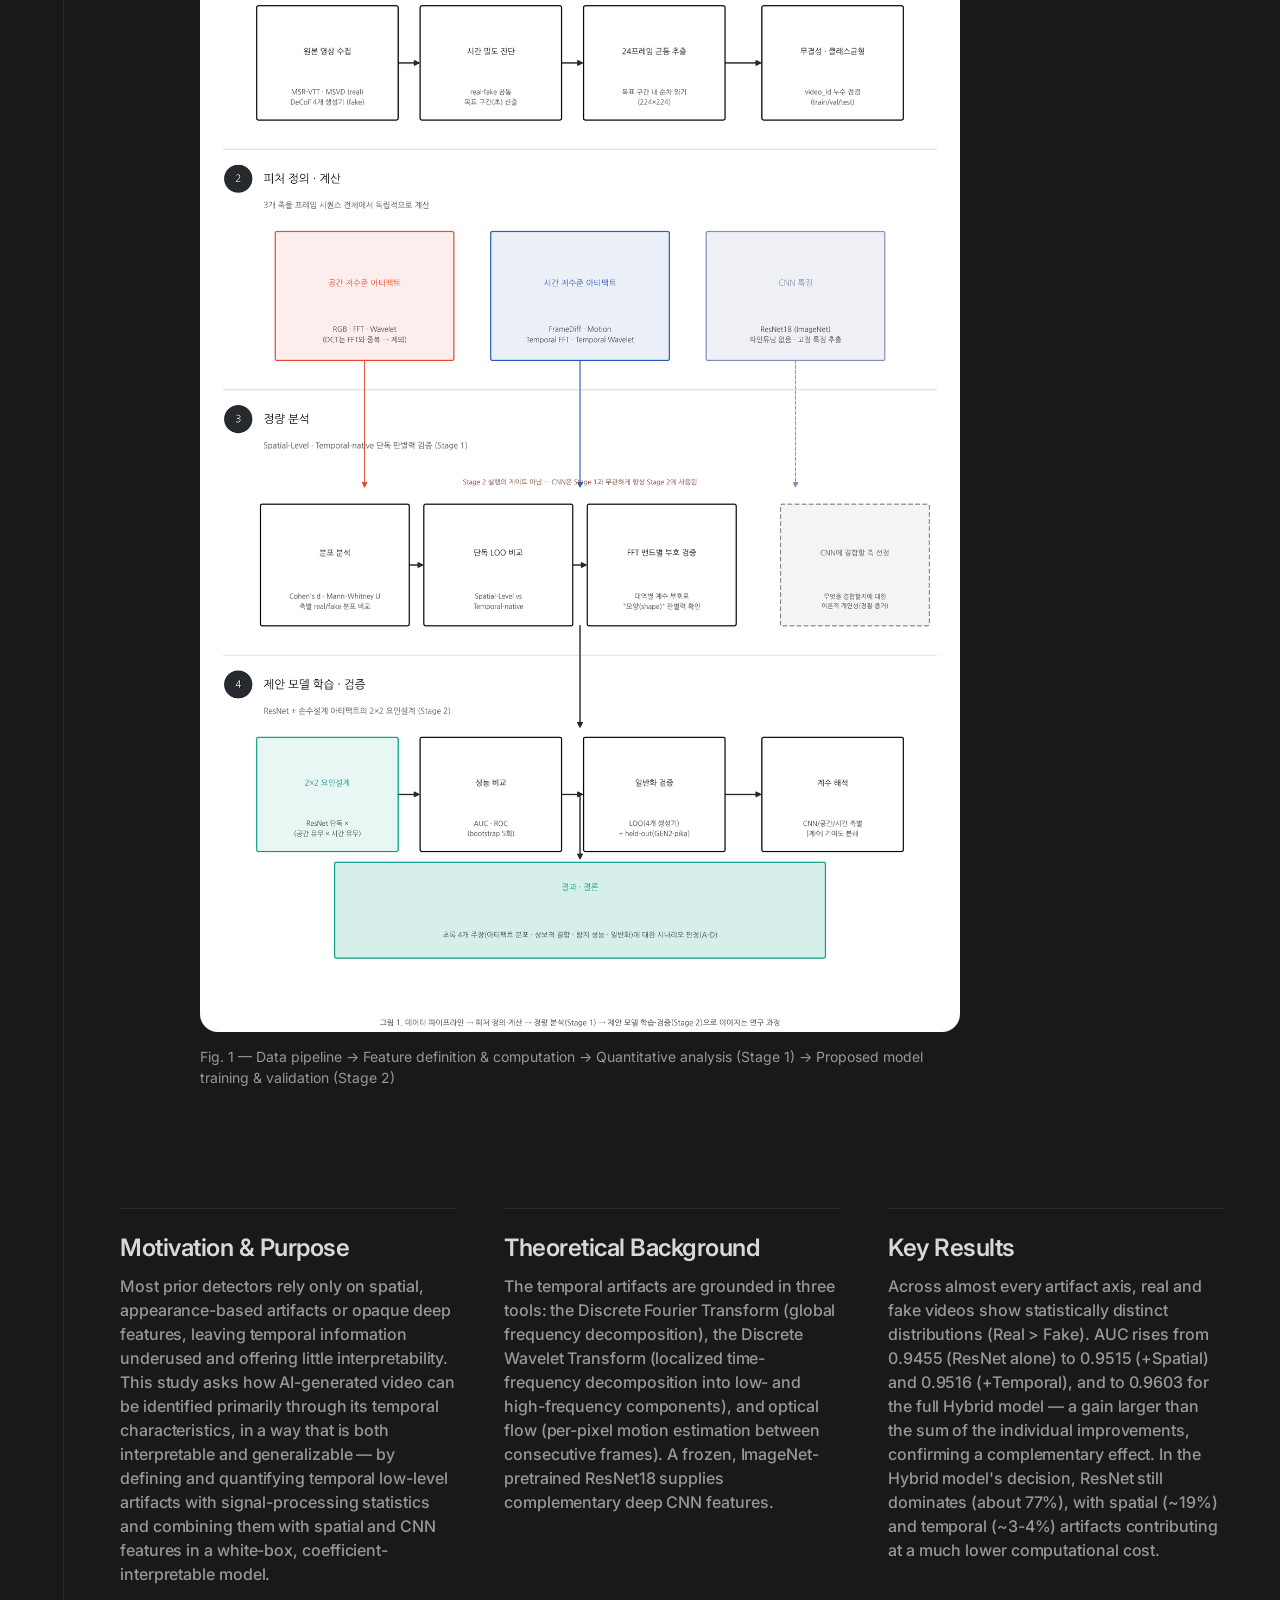
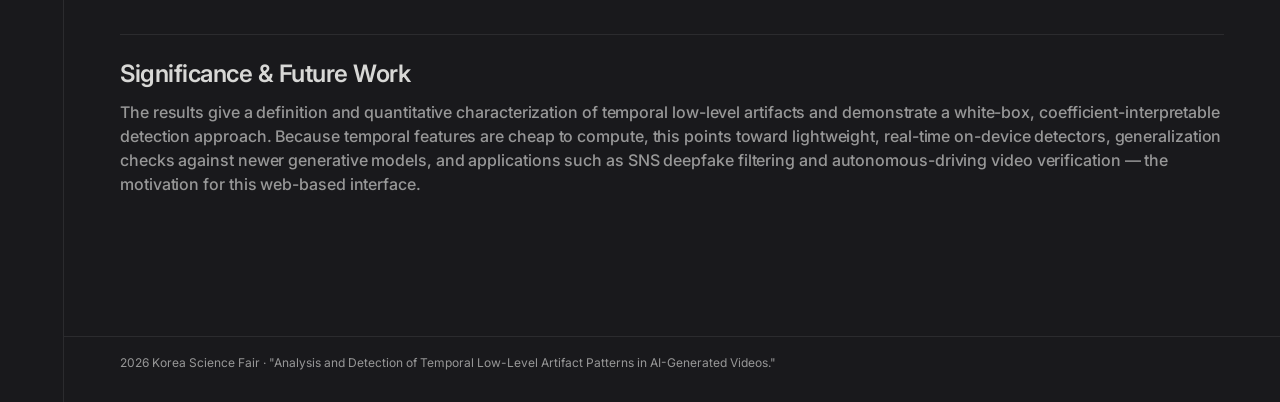
==== commit 20c6d403: "Fill in the home page's research section with translated poster content Replaces the placeholder ove" ====
--- a/index.html
+++ b/index.html
@@ -88,6 +88,8 @@
   }
   @media (max-width: 900px) { .overview { padding: 96px var(--side-pad); } }
   @media (max-width: 480px) { .overview { padding: 80px var(--side-pad); } }
+  /* Back-to-back overview-styled sections shouldn't stack a full padding gap between them */
+  .overview + .overview { padding-top: 0; }
 
   .overview__eyebrow { font-size: 20px; font-weight: 500; letter-spacing: -0.005em; color: var(--muted); }
   @media (max-width: 480px) { .overview__eyebrow { font-size: 18px; } }
@@ -96,6 +98,14 @@
   @media (max-width: 480px) { .overview h2 { font-size: 32px; } }
   .overview p { margin: 0; font-size: 18px; font-weight: 500; letter-spacing: -0.005em; color: var(--muted); line-height: 1.45; max-width: 900px; }
   @media (max-width: 480px) { .overview p { font-size: 16px; } }
+
+  /* ---- Research process figure ---- */
+  .pipeline-figure { margin: 32px 0 0; }
+  .pipeline-figure img {
+    display: block; width: 100%; max-width: 760px; border-radius: var(--radius);
+    background: #f6f5f2; /* the figure itself has a white background */
+  }
+  .pipeline-figure figcaption { margin-top: 14px; font-size: 14px; color: var(--muted); max-width: 760px; line-height: 1.5; }
 
   /* ---- Two-column text row ---- */
   .text-row {
@@ -161,29 +171,65 @@
   <div class="overview__eyebrow">RESEARCH OVERVIEW</div>
   <h2>What Are Temporal Low-Level Artifacts?</h2>
   <p>
-    This study analyzes temporal low-level artifacts in AI-generated video and proposes a generalizable detection
-    model that leverages them. The analysis found that AI-generated videos exhibit a temporal low-level artifact
-    distribution different from real videos, and a hybrid model combining these artifacts with CNN features achieved
-    excellent detection performance. This confirms that temporal low-level artifacts can act complementarily with
-    CNN features to improve detection performance.
+    Because AI-generated video is fundamentally spatiotemporal data, this study designs a hybrid detection model
+    centered on temporal low-level artifacts, combined with spatial and deep-learning (CNN) features. Using temporal
+    artifacts that are cheap to compute, the model's AUC improved significantly from 0.9440 to 0.9597. Ablation
+    studies and leave-one-generator-out experiments confirm both the interpretability and the generalization
+    performance of the model.
   </p>
 </section>
 
+<section class="overview" id="process">
+  <div class="overview__eyebrow">RESEARCH PROCESS</div>
+  <h2>From Raw Video to a Validated Hybrid Model</h2>
+  <p>
+    The pipeline runs from data collection through feature definition and quantitative analysis (Stage 1), to
+    training and validating the proposed hybrid model (Stage 2) — the full workflow is laid out below.
+  </p>
+  <figure class="pipeline-figure">
+    <img src="research-pipeline.png" alt="Research pipeline: data pipeline, feature definition and computation, quantitative analysis, proposed model training and validation" loading="lazy" />
+    <figcaption>Fig. 1 — Data pipeline → Feature definition &amp; computation → Quantitative analysis (Stage 1) → Proposed model training &amp; validation (Stage 2)</figcaption>
+  </figure>
+</section>
+
 <div class="text-row">
   <div class="text-block">
-    <h3>Spatial vs. Temporal Artifacts</h3>
-    <p>
-      Spatial artifacts such as RGB, FFT, and Wavelet are low-level statistics that appear within each individual
-      frame. In contrast, temporal-native artifacts such as frame difference, optical flow, and temporal FFT/Wavelet
-      only emerge from the changes between frames, capturing information that spatial artifacts alone cannot.
-    </p>
-  </div>
-  <div class="text-block">
-    <h3>Comparing Four Experimental Groups</h3>
-    <p>
-      Adding spatial artifacts to ResNet alone (AUC 0.9455) improves it slightly to 0.9515, and adding
-      temporal-native artifacts improves it to 0.9516; combining both in a hybrid model raises it to 0.9603. You can
-      compare the detection results of all four models directly on this site.
+    <h3>Motivation &amp; Purpose</h3>
+    <p>
+      Most prior detectors rely only on spatial, appearance-based artifacts or opaque deep features, leaving
+      temporal information underused and offering little interpretability. This study asks how AI-generated video
+      can be identified primarily through its temporal characteristics, in a way that is both interpretable and
+      generalizable — by defining and quantifying temporal low-level artifacts with signal-processing statistics and
+      combining them with spatial and CNN features in a white-box, coefficient-interpretable model.
+    </p>
+  </div>
+  <div class="text-block">
+    <h3>Theoretical Background</h3>
+    <p>
+      The temporal artifacts are grounded in three tools: the Discrete Fourier Transform (global frequency
+      decomposition), the Discrete Wavelet Transform (localized time-frequency decomposition into low- and
+      high-frequency components), and optical flow (per-pixel motion estimation between consecutive frames). A
+      frozen, ImageNet-pretrained ResNet18 supplies complementary deep CNN features.
+    </p>
+  </div>
+  <div class="text-block">
+    <h3>Key Results</h3>
+    <p>
+      Across almost every artifact axis, real and fake videos show statistically distinct distributions (Real >
+      Fake). AUC rises from 0.9455 (ResNet alone) to 0.9515 (+Spatial) and 0.9516 (+Temporal), and to 0.9603 for the
+      full Hybrid model — a gain larger than the sum of the individual improvements, confirming a complementary
+      effect. In the Hybrid model's decision, ResNet still dominates (about 77%), with spatial (~19%) and temporal
+      (~3-4%) artifacts contributing at a much lower computational cost.
+    </p>
+  </div>
+  <div class="text-block">
+    <h3>Significance &amp; Future Work</h3>
+    <p>
+      The results give a definition and quantitative characterization of temporal low-level artifacts and
+      demonstrate a white-box, coefficient-interpretable detection approach. Because temporal features are cheap to
+      compute, this points toward lightweight, real-time on-device detectors, generalization checks against newer
+      generative models, and applications such as SNS deepfake filtering and autonomous-driving video verification —
+      the motivation for this web-based interface.
     </p>
   </div>
 </div>
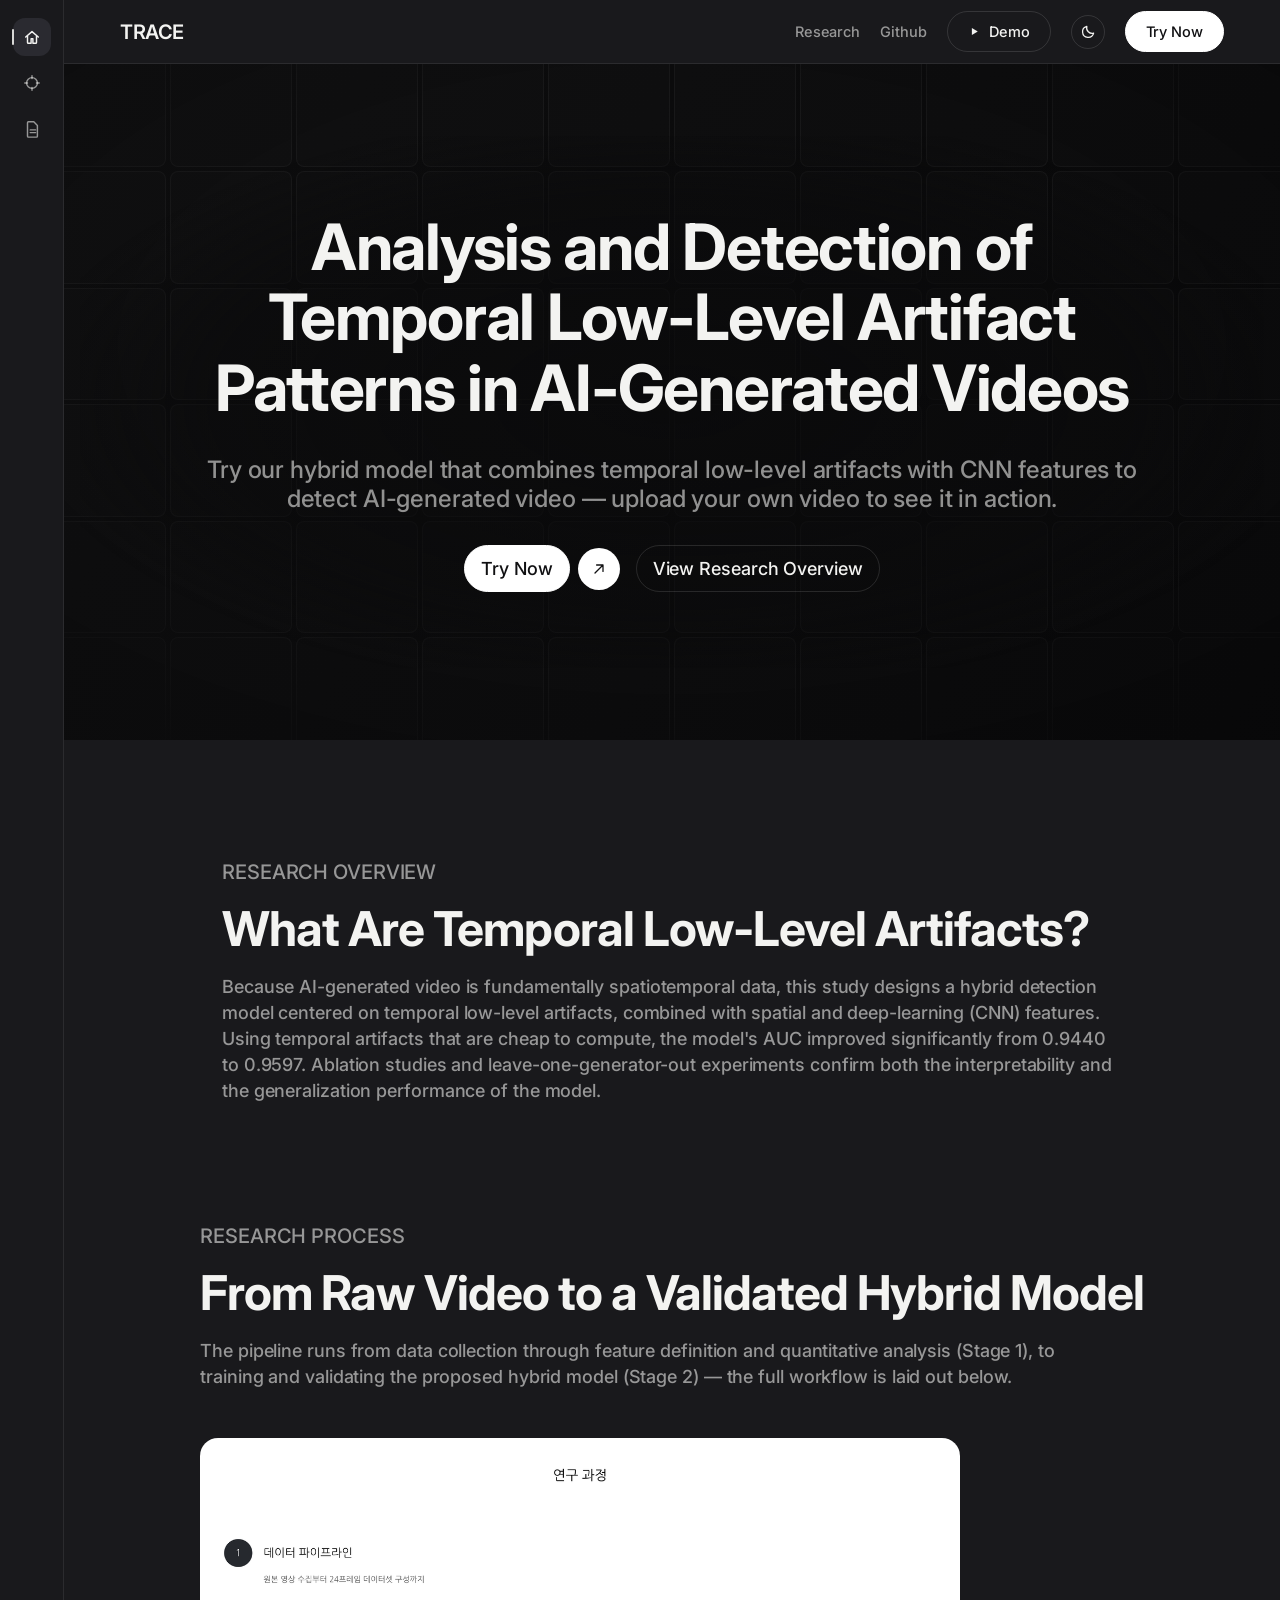
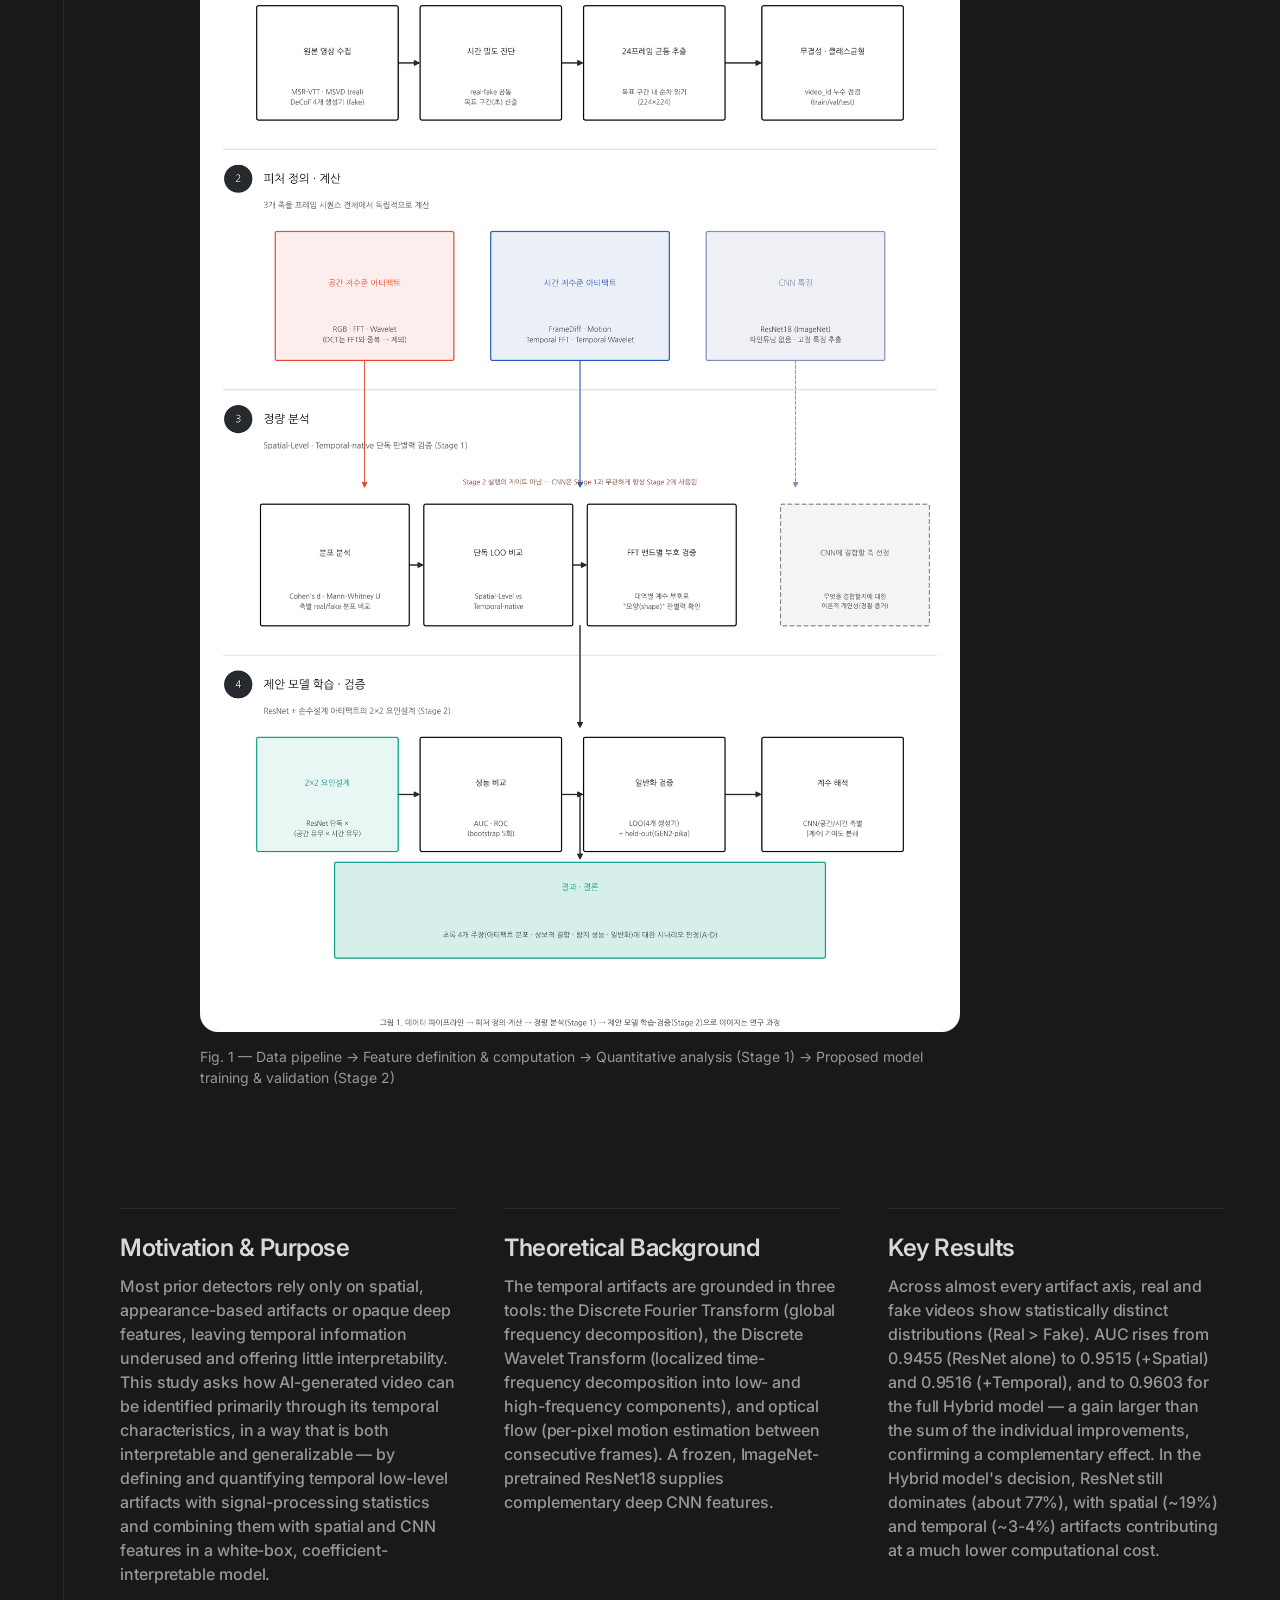
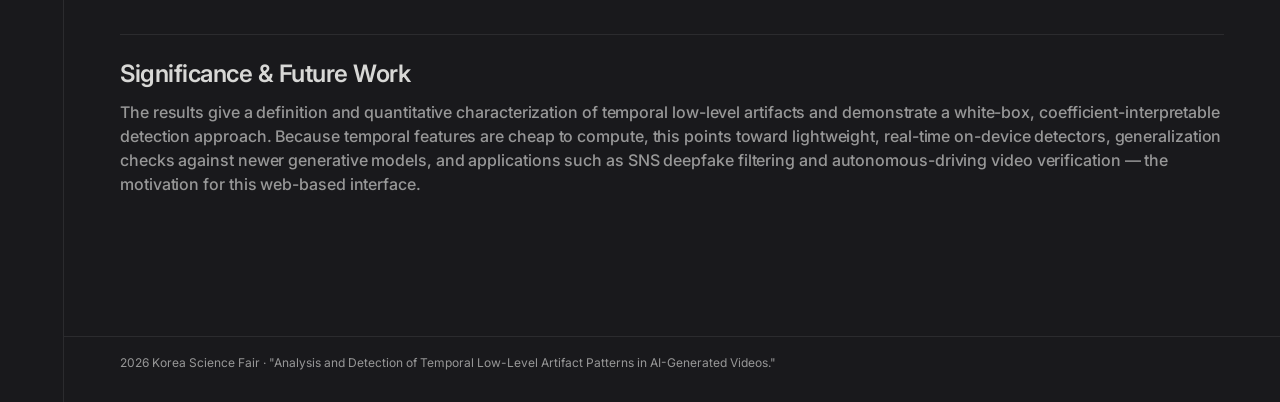
==== commit 31cabffe: "Add an unattended auto-demo mode for booth walkthroughs Clicking "Demo" in the header now runs a han" ====
--- a/index.html
+++ b/index.html
@@ -144,6 +144,10 @@
   <nav>
     <a href="#overview" class="navlink">Research</a>
     <a href="https://github.com/gahye0n/TRACE_frontend" class="navlink" id="githubLink" target="_blank" rel="noopener">Github</a>
+    <button class="btn btn-secondary" id="demoBtn" title="Play an unattended walkthrough: scrolls the site, then runs a sample video through the analyzer">
+      <svg viewBox="0 0 20 20" fill="none"><path d="M6 4.5v11l9-5.5-9-5.5z" fill="currentColor"/></svg>
+      Demo
+    </button>
     <button class="btn btn-secondary" id="themeToggle" title="Toggle light/dark theme" aria-label="Toggle theme">
       <svg class="icon-moon" viewBox="0 0 20 20" fill="none"><path d="M17 11.5A7 7 0 0 1 8.5 3 7 7 0 1 0 17 11.5Z" stroke="currentColor" stroke-width="1.6" stroke-linejoin="round"/></svg>
       <svg class="icon-sun" viewBox="0 0 20 20" fill="none"><circle cx="10" cy="10" r="3.6" stroke="currentColor" stroke-width="1.6"/><path d="M10 1.5v2.2M10 16.3v2.2M2.5 10h2.2M15.3 10h2.2M4.6 4.6l1.5 1.5M13.9 13.9l1.5 1.5M4.6 15.4l1.5-1.5M13.9 6.1l1.5-1.5" stroke="currentColor" stroke-width="1.6" stroke-linecap="round"/></svg>
@@ -151,6 +155,10 @@
     <a href="analyze.html" class="btn btn-primary">Try Now</a>
   </nav>
 </header>
+
+<div class="demo-badge" id="demoBadge" title="Click to exit demo mode">
+  <span class="dot"></span> Demo mode — click to exit
+</div>
 
 <section class="hero">
   <div class="hero__bg" id="heroBg" aria-hidden="true"></div>
@@ -275,6 +283,59 @@
     }
     bg.appendChild(frag);
   })();
+
+  /* ---- Auto demo mode: scroll this page top-to-bottom, then hand off to analyze.html,
+     which uploads a sample video, shows the result, cycles the 4 models, then loops back here. ---- */
+  const DEMO_KEY = "trace-demo-mode";
+  const demoBtn = document.getElementById("demoBtn");
+  const demoBadge = document.getElementById("demoBadge");
+
+  function isDemoActive() { try { return sessionStorage.getItem(DEMO_KEY) === "1"; } catch (e) { return false; } }
+  function setDemoActive(on) { try { on ? sessionStorage.setItem(DEMO_KEY, "1") : sessionStorage.removeItem(DEMO_KEY); } catch (e) {} }
+
+  function exitDemo() {
+    setDemoActive(false);
+    demoBadge.classList.remove("show");
+    demoBtn.classList.remove("active");
+  }
+
+  function scrollToBottomThenGo() {
+    const duration = 5000;
+    const startY = window.scrollY;
+    const endY = Math.max(0, document.documentElement.scrollHeight - window.innerHeight);
+    const startT = performance.now();
+    function step(now) {
+      if (!isDemoActive()) return;
+      const p = Math.min(1, (now - startT) / duration);
+      const eased = 1 - Math.pow(1 - p, 3);
+      window.scrollTo(0, startY + (endY - startY) * eased);
+      if (p < 1) {
+        requestAnimationFrame(step);
+      } else {
+        setTimeout(() => { if (isDemoActive()) location.href = "analyze.html"; }, 2200);
+      }
+    }
+    requestAnimationFrame(step);
+  }
+
+  demoBtn.addEventListener("click", () => {
+    if (isDemoActive()) { exitDemo(); return; }
+    setDemoActive(true);
+    demoBadge.classList.add("show");
+    demoBtn.classList.add("active");
+    window.scrollTo(0, 0);
+    setTimeout(scrollToBottomThenGo, 500);
+  });
+
+  demoBadge.addEventListener("click", exitDemo);
+
+  if (isDemoActive()) {
+    // Looped back here from analyze.html — show the badge and restart the cycle.
+    demoBadge.classList.add("show");
+    demoBtn.classList.add("active");
+    window.scrollTo(0, 0);
+    setTimeout(scrollToBottomThenGo, 1200);
+  }
 </script>
 </body>
 </html>
--- a/shared.css
+++ b/shared.css
@@ -118,3 +118,18 @@
 #themeToggle .icon-sun { display: none; }
 :root[data-theme="light"] #themeToggle .icon-moon { display: none; }
 :root[data-theme="light"] #themeToggle .icon-sun { display: block; }
+
+/* ---- Demo 버튼 + 데모 모드 배지(모든 페이지 공통) ---- */
+#demoBtn svg { width: 13px; height: 13px; }
+#demoBtn.active { background: var(--btn-primary-bg); color: var(--btn-primary-text); border-color: var(--btn-primary-bg); }
+
+.demo-badge {
+  position: fixed; top: 78px; right: 24px; z-index: 200;
+  display: none; align-items: center; gap: 10px;
+  padding: 9px 14px; border-radius: 999px; cursor: pointer;
+  background: var(--ink); color: var(--bg); font-size: 13px; font-weight: 600;
+  box-shadow: 0 8px 24px -8px rgba(0, 0, 0, .5);
+}
+.demo-badge.show { display: inline-flex; }
+.demo-badge .dot { width: 7px; height: 7px; border-radius: 50%; background: #ef4444; animation: demoPulse 1.2s ease-in-out infinite; }
+@keyframes demoPulse { 0%, 100% { opacity: 1; } 50% { opacity: .35; } }
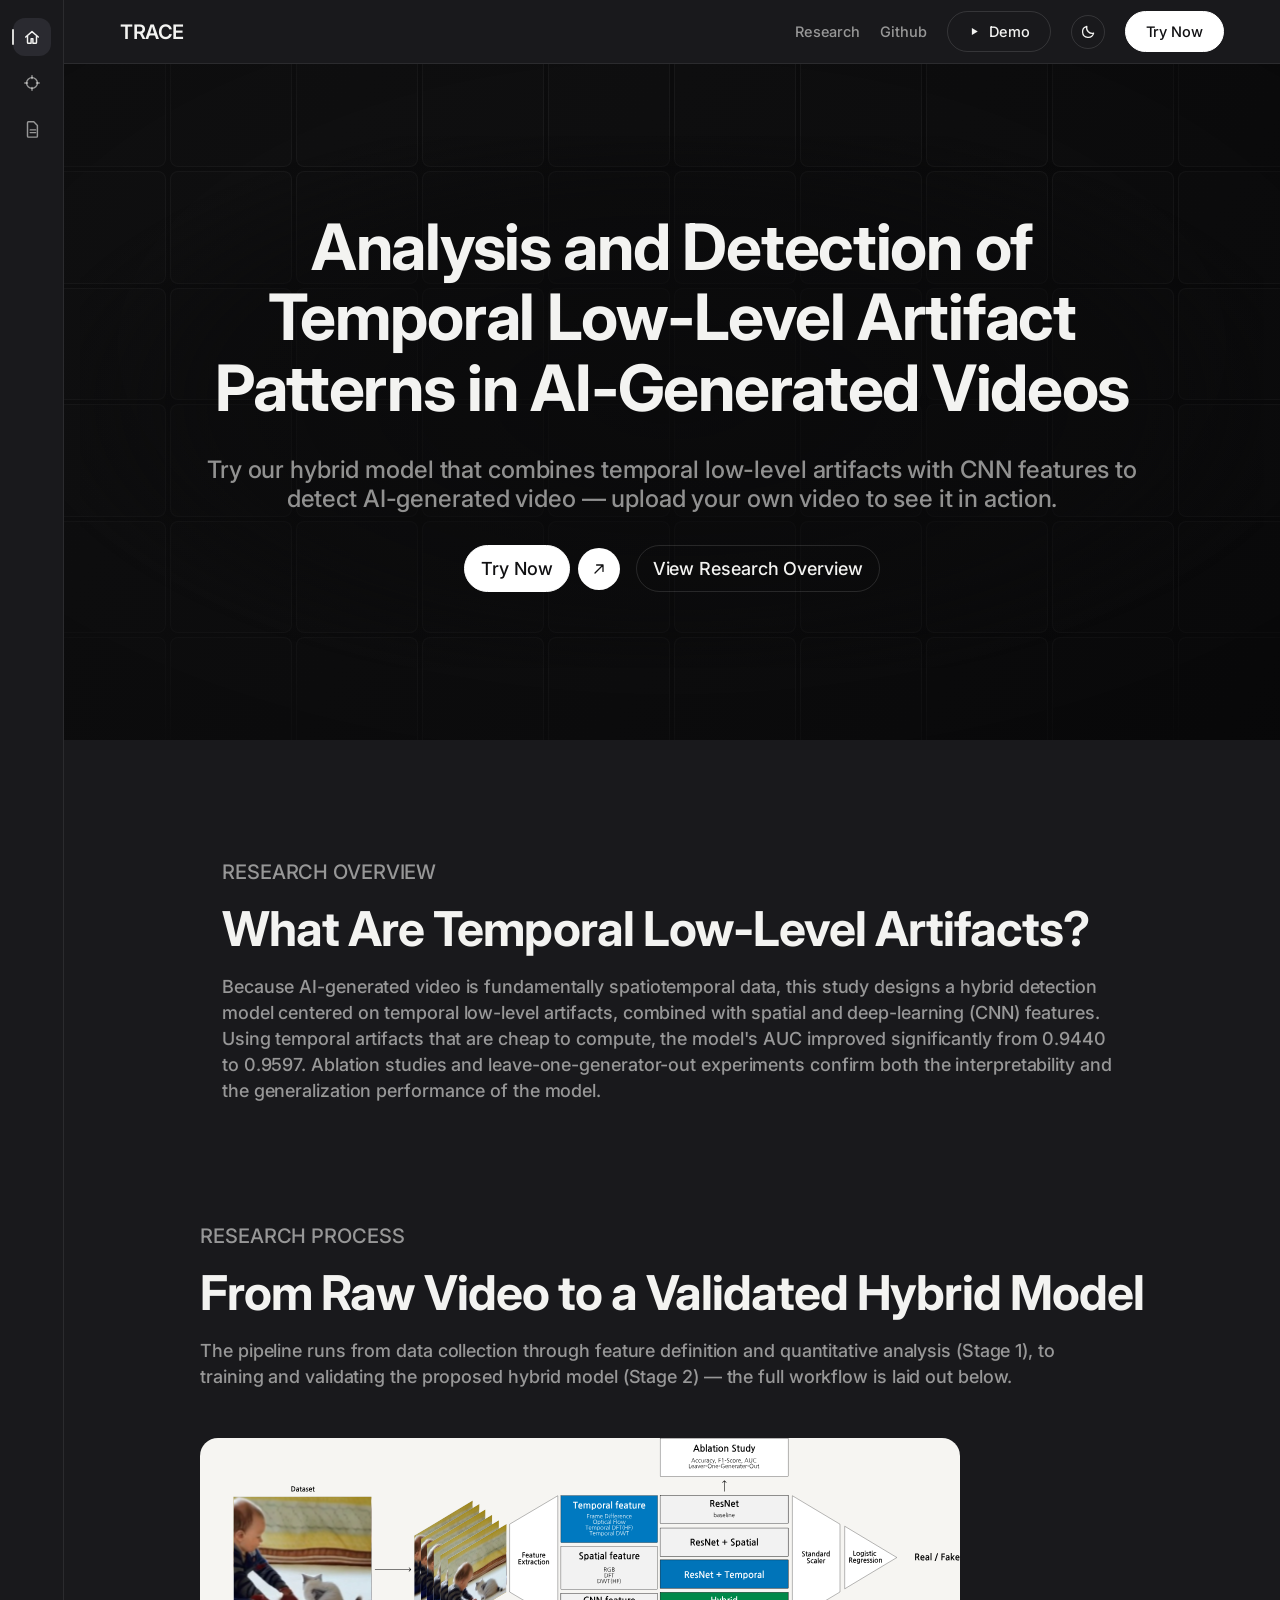
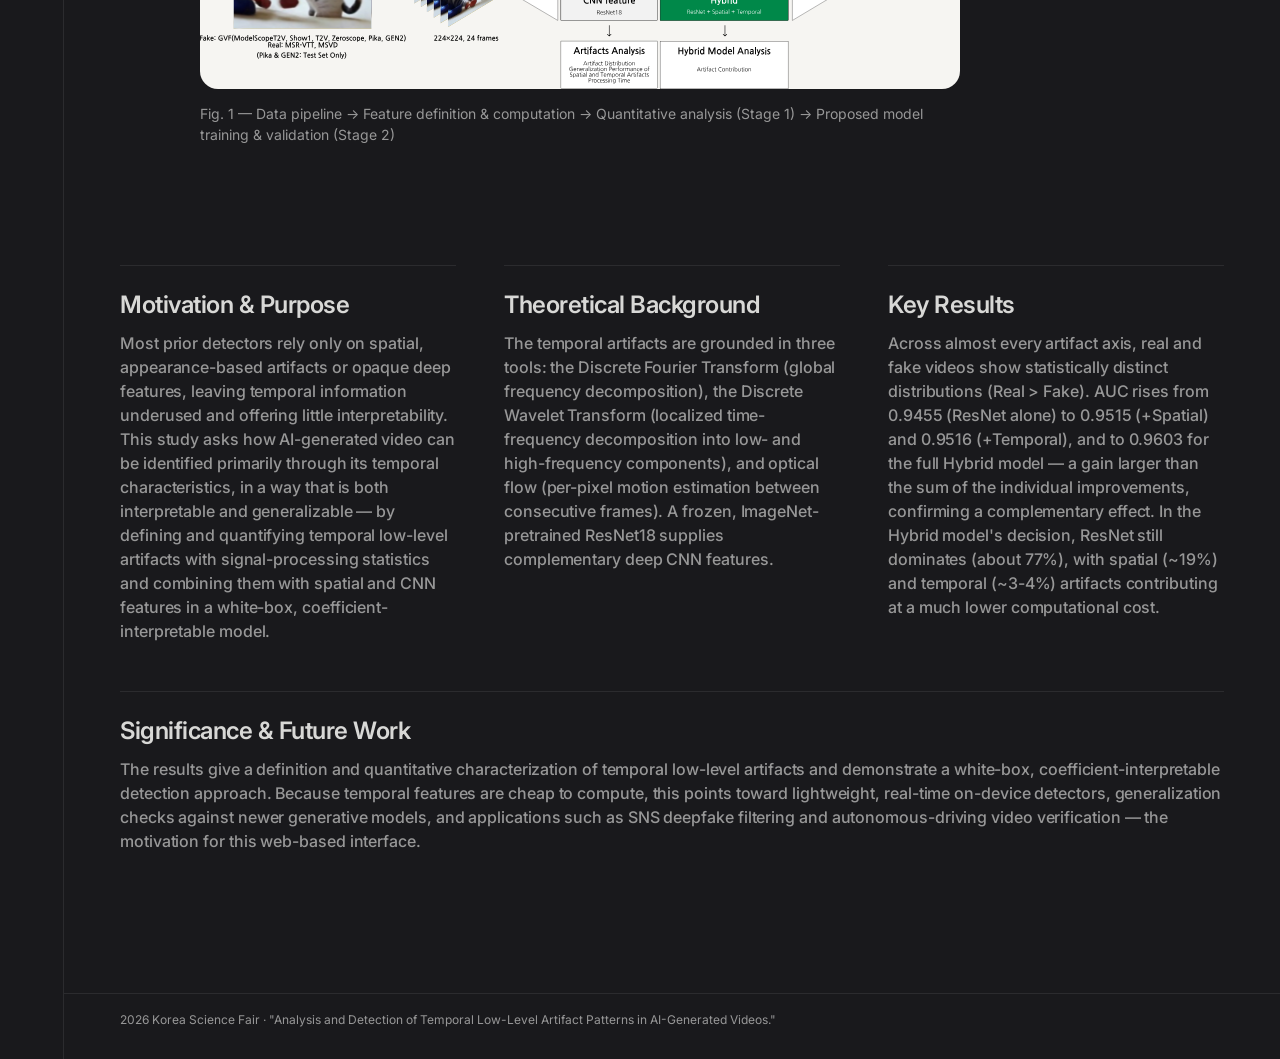
==== commit c3b2f7aa: "Replace research-pipeline placeholder with real Figma diagram SVG Swap the home page's research-proc" ====
--- a/index.html
+++ b/index.html
@@ -195,7 +195,7 @@
     training and validating the proposed hybrid model (Stage 2) — the full workflow is laid out below.
   </p>
   <figure class="pipeline-figure">
-    <img src="research-pipeline.png" alt="Research pipeline: data pipeline, feature definition and computation, quantitative analysis, proposed model training and validation" loading="lazy" />
+    <img src="research-pipeline-diagram.svg" alt="Research pipeline: data pipeline, feature definition and computation, quantitative analysis, proposed model training and validation" loading="lazy" />
     <figcaption>Fig. 1 — Data pipeline → Feature definition &amp; computation → Quantitative analysis (Stage 1) → Proposed model training &amp; validation (Stage 2)</figcaption>
   </figure>
 </section>
